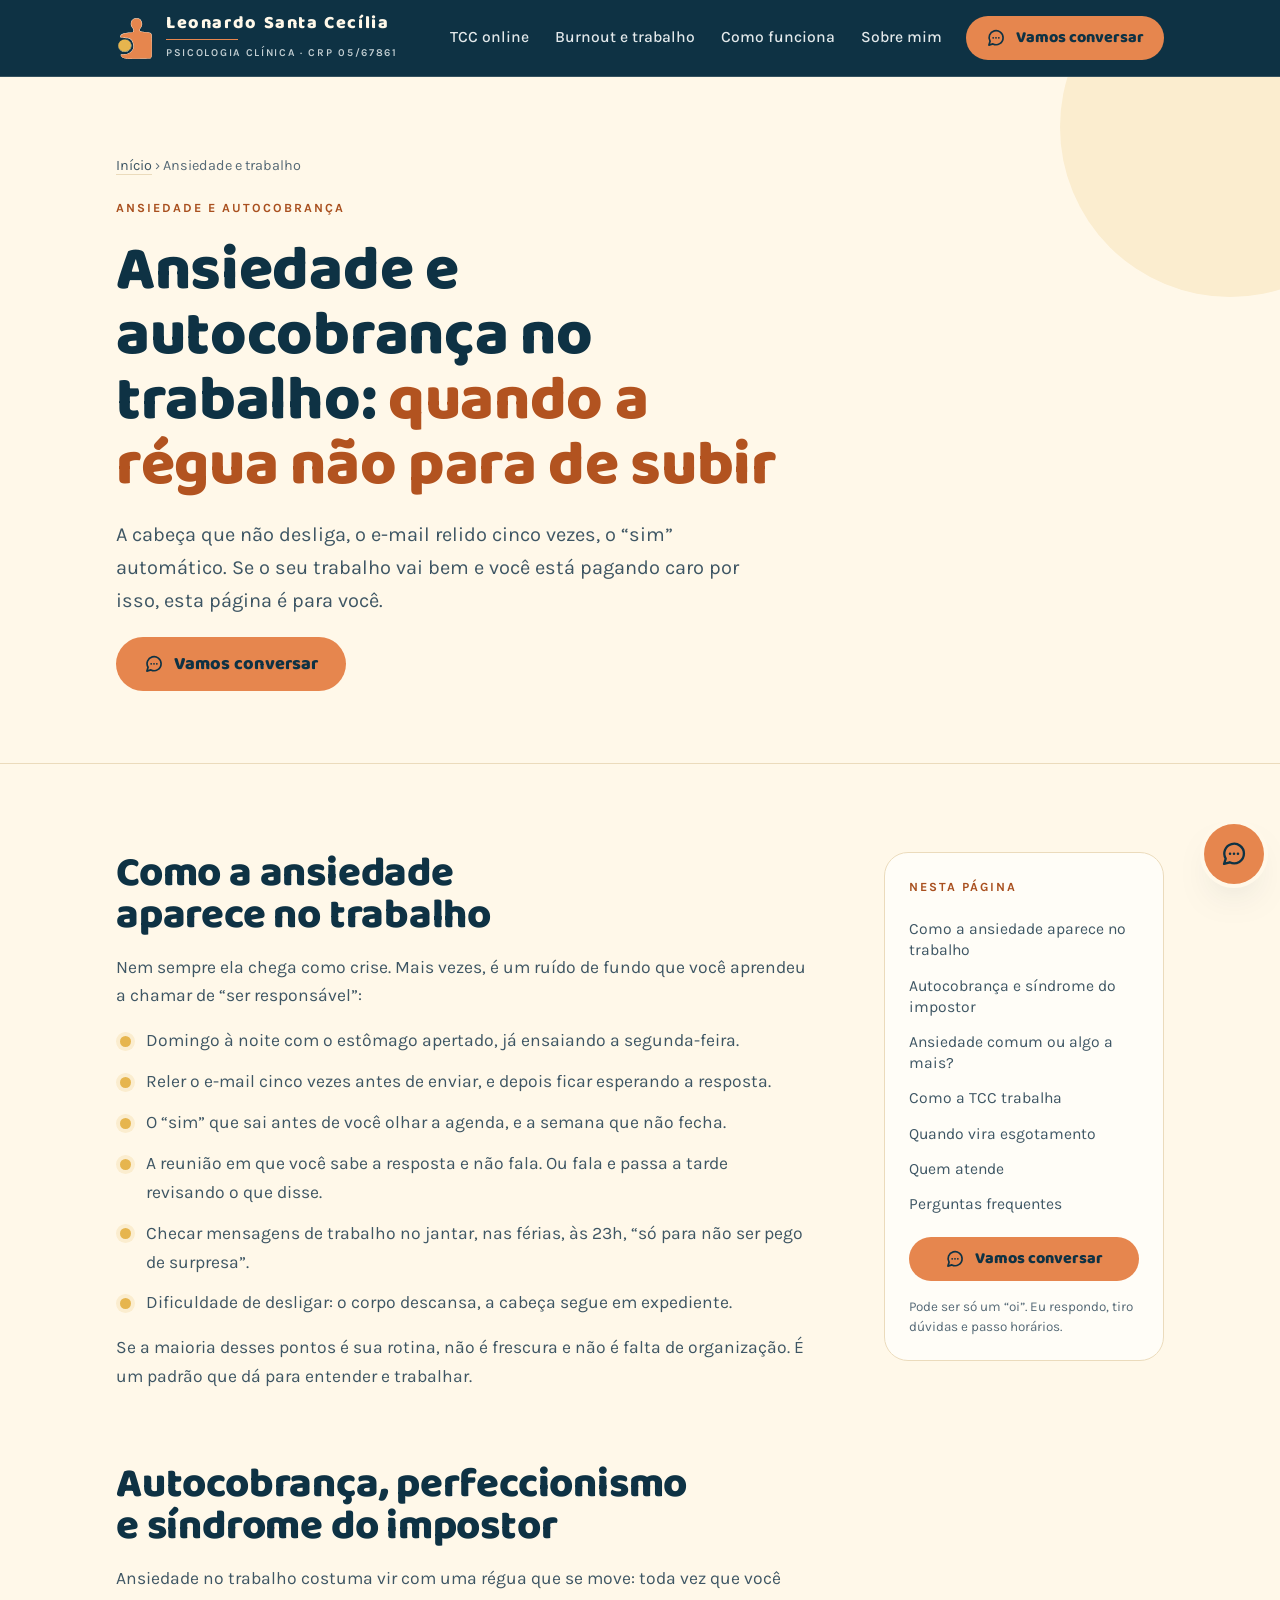
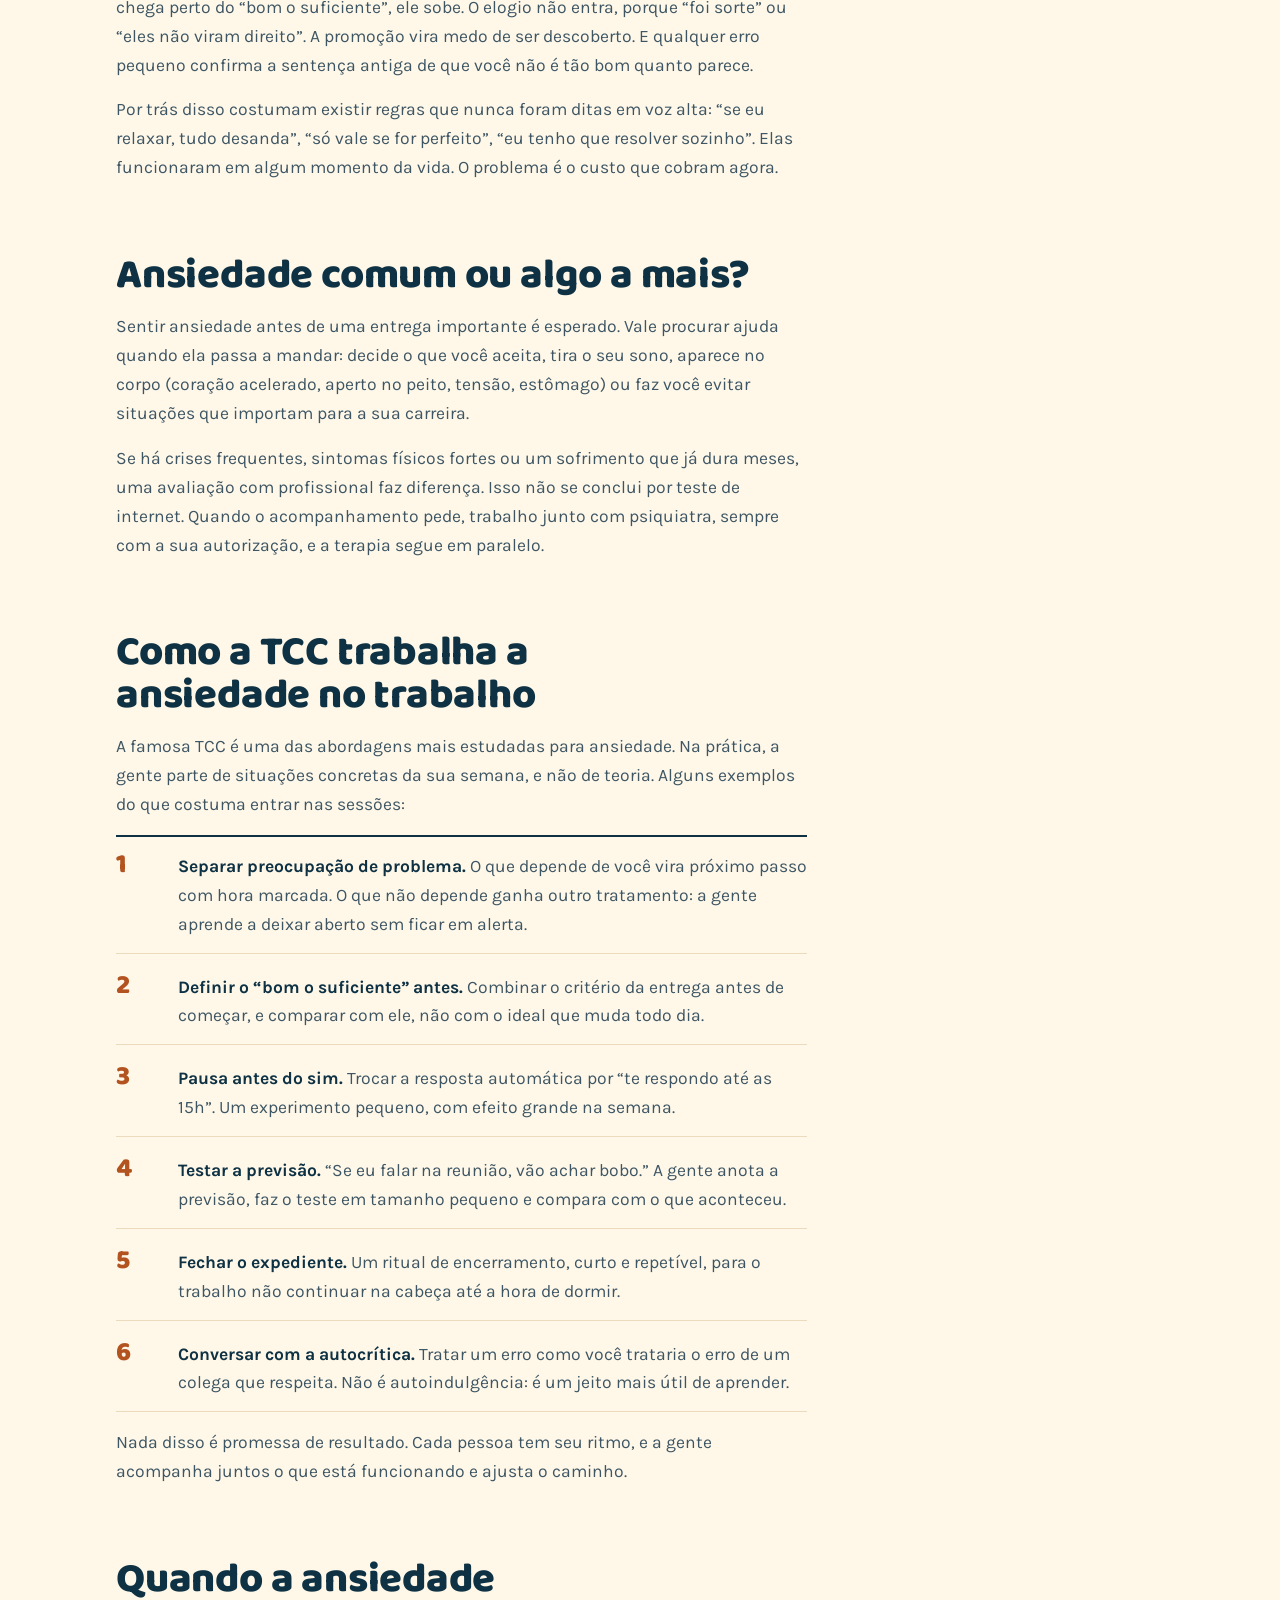
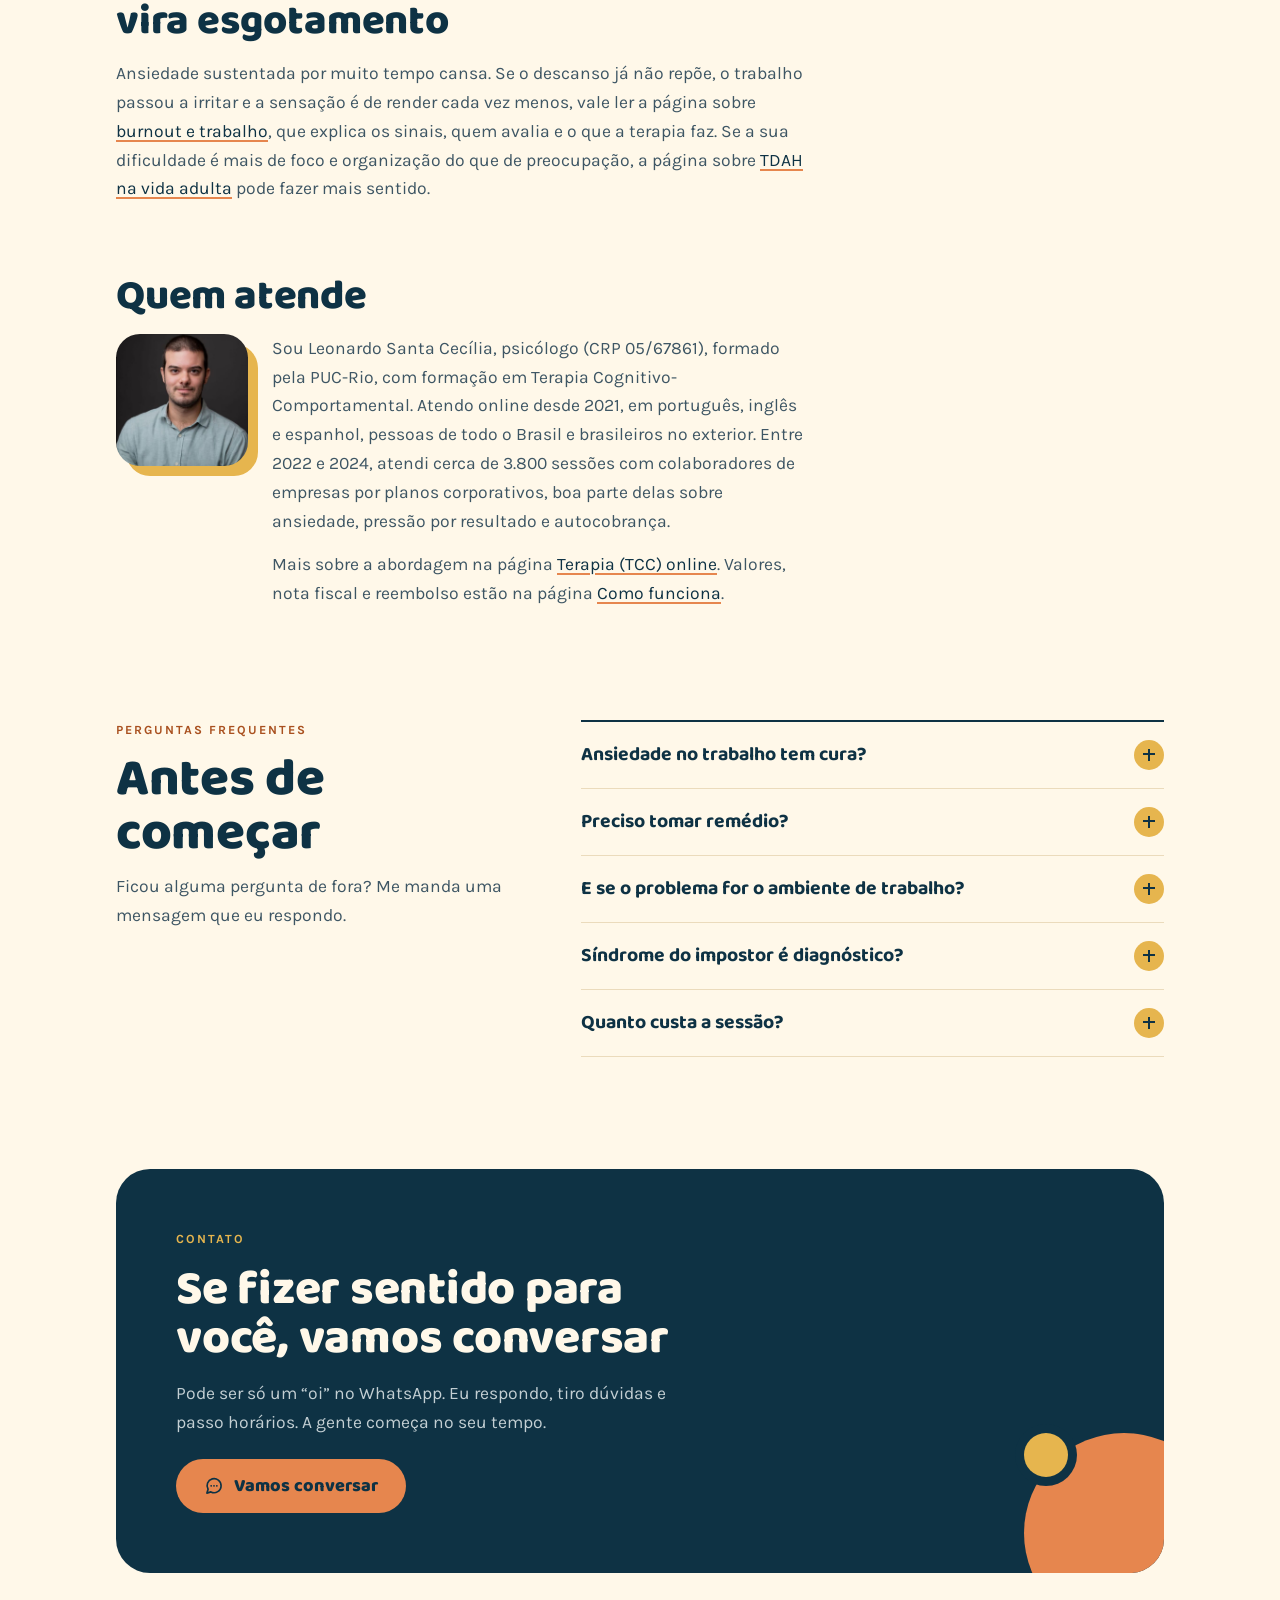
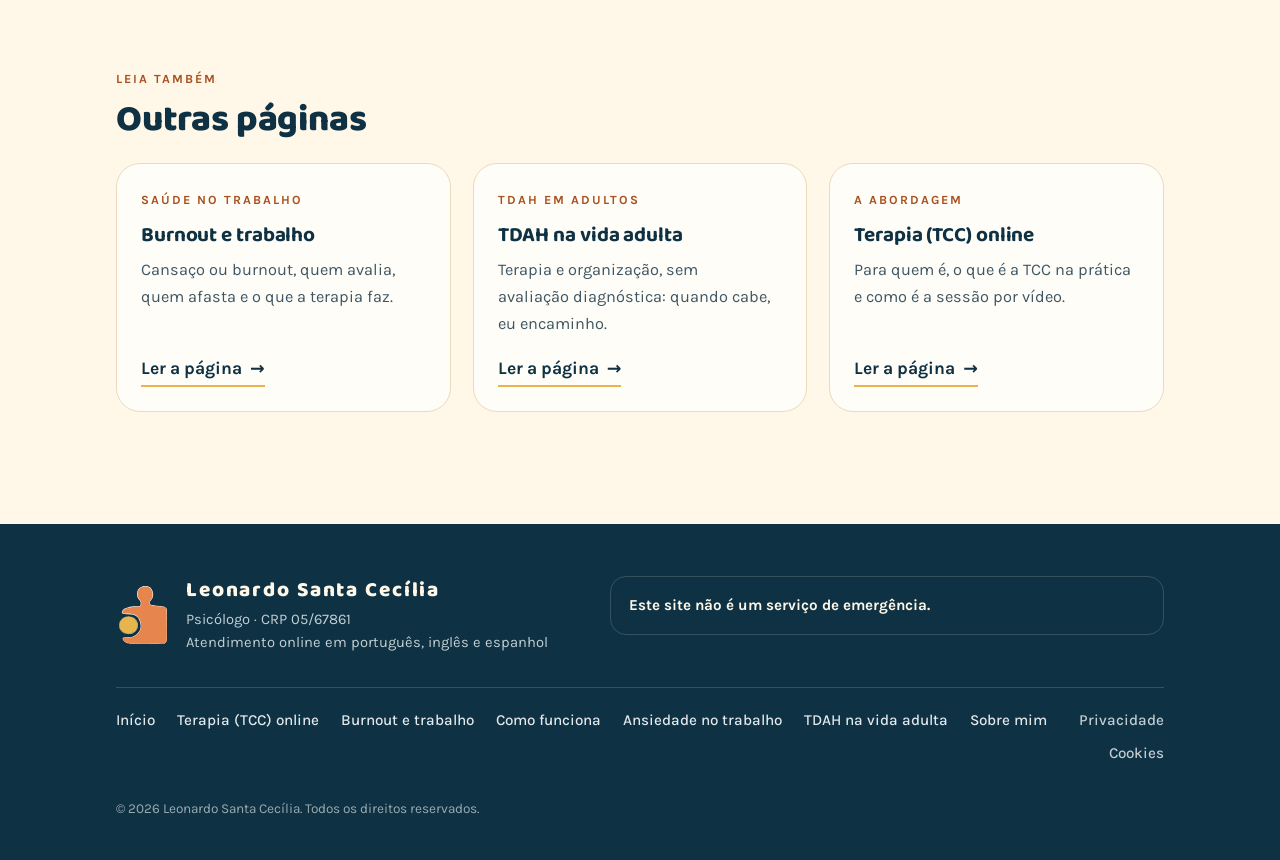
==== ansiedade-trabalho/index.html @ c966c1e0 "Página nova: ansiedade e autocobrança no trabalho (/ansiedade-trabalho/) Como a ansiedade aparece no" ====
<!doctype html>
<html lang="pt-BR">
<head>
<meta charset="utf-8">
<meta name="viewport" content="width=device-width, initial-scale=1, viewport-fit=cover">
<title>Psicólogo para ansiedade no trabalho e autocobrança · Leonardo Santa Cecília</title>
<meta name="description" content="Ansiedade no trabalho, perfeccionismo e síndrome do impostor: quando procurar ajuda e como a terapia (TCC) trabalha isso. Leonardo Santa Cecília, CRP 05/67861.">
<link rel="canonical" href="https://psicologoleonardosc.com/ansiedade-trabalho/">
<meta name="theme-color" content="#0E3244">
<link rel="icon" href="../favicon.svg" type="image/svg+xml">
<link rel="icon" href="../favicon-32.png" sizes="32x32" type="image/png">
<link rel="apple-touch-icon" href="../apple-touch-icon.png">

<meta property="og:type" content="website">
<meta property="og:locale" content="pt_BR">
<meta property="og:site_name" content="Leonardo Santa Cecília · Psicólogo">
<meta property="og:title" content="Psicólogo para ansiedade no trabalho e autocobrança · Leonardo Santa Cecília">
<meta property="og:description" content="Ansiedade no trabalho, perfeccionismo e síndrome do impostor: quando procurar ajuda e como a terapia (TCC) trabalha isso. Leonardo Santa Cecília, CRP 05/67861.">
<meta property="og:url" content="https://psicologoleonardosc.com/ansiedade-trabalho/">
<meta property="og:image" content="https://psicologoleonardosc.com/og-image.jpg">
<meta property="og:image:width" content="1200">
<meta property="og:image:height" content="630">
<meta name="twitter:card" content="summary_large_image">
<script type="application/ld+json">{"@context":"https://schema.org","@graph":[{"@type":"WebPage","@id":"https://psicologoleonardosc.com/ansiedade-trabalho/","name":"Psicólogo para ansiedade no trabalho e autocobrança · Leonardo Santa Cecília","url":"https://psicologoleonardosc.com/ansiedade-trabalho/","inLanguage":"pt-BR","isPartOf":{"@id":"https://psicologoleonardosc.com/#site"},"about":{"@id":"https://psicologoleonardosc.com/#servico"},"author":{"@id":"https://psicologoleonardosc.com/#leonardo"}},{"@type":"BreadcrumbList","itemListElement":[{"@type":"ListItem","position":1,"name":"Início","item":"https://psicologoleonardosc.com/"},{"@type":"ListItem","position":2,"name":"Ansiedade e trabalho","item":"https://psicologoleonardosc.com/ansiedade-trabalho/"}]}]}</script>

<link rel="preconnect" href="https://fonts.googleapis.com">
<link rel="preconnect" href="https://fonts.gstatic.com" crossorigin>
<link rel="stylesheet" href="https://fonts.googleapis.com/css2?family=Baloo+Thambi+2:wght@700;800&family=Karla:wght@400..700&display=swap">
<link rel="stylesheet" href="../estilo.css">
<script src="../consent.js" defer></script>
</head>
<body data-page="como-funciona" data-root="../">
<svg width="0" height="0" style="position:absolute" aria-hidden="true" focusable="false">
  <defs>
    <symbol id="simbolo" viewBox="0 0 429 509"><path style="fill:var(--sym-base,transparent)" d="M137.3 490.6C137.1 490.4 134.3 490.1 131.1 489.9C121.7 489.3 115.0 488.5 107.6 487.0C106.2 486.7 103.9 486.3 102.6 486.0C101.3 485.8 99.2 485.3 98.0 485.0C96.8 484.7 95.0 484.3 94.0 484.0C92.4 483.7 88.9 482.5 83.1 480.3C68.3 474.8 51.9 458.9 48.6 447.0C48.2 445.8 47.7 444.1 47.5 443.2C46.4 439.7 46.7 438.9 51.0 434.6C56.6 429.0 58.9 427.9 67.1 427.2C68.7 427.0 70.2 426.6 70.5 426.3C70.8 425.8 71.0 422.4 70.9 416.5L70.8 407.3 L64.3 404.0C60.8 402.2 55.9 399.3 53.4 397.5C48.7 394.2 42.0 387.9 39.0 384.0C38.0 382.8 36.3 380.8 35.1 379.6C32.3 376.8 27.7 369.8 25.7 365.2C22.7 358.5 22.4 357.7 21.9 355.8C21.7 354.6 21.2 352.9 20.9 351.8C19.6 346.4 19.3 344.1 19.4 336.5C19.4 324.7 20.1 321.0 24.9 308.7C25.9 306.1 30.4 299.1 34.5 293.8C37.5 289.7 50.8 276.5 53.8 274.5C55.2 273.6 56.9 272.3 57.6 271.6L59.0 270.3 L59.0 260.3C59.0 249.4 58.9 249.0 56.4 249.0C55.7 249.0 54.5 248.8 53.9 248.5C53.3 248.3 52.1 247.9 51.4 247.8C49.3 247.3 42.4 240.1 41.6 237.6C40.4 233.5 40.8 230.6 44.0 222.4C45.3 218.9 47.6 215.9 53.3 210.2C59.2 204.3 63.4 201.3 71.4 197.3C76.5 194.8 89.1 190.1 94.1 188.9C95.2 188.7 96.9 188.3 98.0 188.0C99.1 187.7 101.0 187.3 102.1 187.0C104.7 186.3 108.2 185.6 112.1 185.0C113.7 184.7 116.4 184.3 118.1 184.0C129.0 182.2 143.3 181.0 166.0 180.0C181.0 179.4 184.6 179.0 186.3 177.7L187.8 176.6 L187.9 161.9L188.0 147.1 L185.5 143.0C183.0 138.9 179.0 133.4 177.5 132.0C175.3 129.9 170.1 122.1 167.5 117.1C166.2 114.4 163.5 106.6 162.9 103.2C162.2 100.0 162.2 79.3 162.9 74.8C163.2 72.8 163.7 70.3 164.0 69.1C164.3 68.0 164.7 66.2 164.9 65.1C165.3 63.4 166.1 61.2 167.7 57.2C169.4 53.0 172.1 49.5 178.7 42.8C191.2 30.2 201.4 24.0 215.0 20.5C216.2 20.2 218.0 19.7 219.0 19.4C221.0 18.9 236.6 19.2 245.2 19.9C253.2 20.6 255.5 21.3 262.5 24.7C265.1 26.1 268.6 28.2 270.2 29.4C274.9 33.0 281.9 40.3 285.6 45.5C288.9 50.1 293.6 58.7 295.2 62.8C295.6 63.9 296.3 65.8 296.8 67.0C298.5 71.5 299.5 76.9 300.1 84.8C301.0 97.1 300.5 103.9 298.1 111.2C297.3 113.7 292.0 124.0 290.0 127.0C289.0 128.5 287.8 130.5 287.3 131.3C286.9 132.2 284.8 135.2 282.8 138.0L279.0 143.0 L279.1 155.1L279.2 167.2 L280.8 168.0C281.6 168.4 283.1 168.9 284.1 169.1C285.9 169.5 287.5 169.9 292.1 171.0C293.3 171.3 295.5 171.8 297.0 172.0C298.5 172.3 301.0 172.7 302.5 173.0C310.7 174.6 319.4 175.7 335.0 177.0C358.5 179.0 367.4 180.1 374.8 181.9C375.9 182.2 377.6 182.7 378.8 182.9C379.9 183.2 381.6 183.7 382.8 184.1C383.9 184.6 385.9 185.4 387.4 185.9C390.1 186.9 396.5 191.3 399.6 194.2C401.7 196.1 405.5 201.1 406.8 203.5C408.6 207.0 409.5 214.7 410.1 231.8C411.1 262.7 410.3 452.5 409.2 456.8C407.1 464.3 405.7 467.3 401.5 472.9C397.9 477.8 395.4 480.4 391.1 483.7C385.3 488.1 392.7 487.7 311.5 488.1C237.9 488.5 199.3 489.0 181.0 490.0C167.6 490.7 137.8 491.1 137.3 490.6Z"/><path style="fill:var(--sym-line,transparent)" d="M142.3 485.7C142.1 485.5 140.5 485.2 138.8 485.2C134.2 485.1 120.3 484.0 119.8 483.6C119.5 483.4 117.5 483.2 115.3 483.1C112.9 483.1 110.2 482.6 108.5 482.0C107.0 481.5 104.7 481.0 103.5 481.0C102.2 481.0 100.1 480.5 98.6 480.0C97.2 479.4 95.3 479.0 94.5 479.0C93.6 479.0 92.2 478.6 91.4 478.2C90.5 477.7 88.3 476.8 86.5 476.2C80.8 474.3 78.1 473.1 76.6 472.1C75.8 471.5 74.9 471.0 74.6 471.0C74.1 471.0 72.6 470.0 67.9 466.6C62.2 462.5 55.0 452.9 53.9 447.9C53.7 446.8 53.3 445.0 53.0 443.9C51.6 438.3 51.6 438.3 56.7 434.9C58.8 433.6 60.3 433.0 61.7 432.9C62.8 432.9 64.4 432.7 65.2 432.6C66.1 432.5 77.3 432.2 90.2 432.0C110.4 431.7 114.5 431.5 118.8 430.7C121.5 430.1 124.3 429.4 124.9 429.1C125.5 428.7 127.3 428.0 128.9 427.5C130.6 427.0 133.0 426.0 134.4 425.3C135.8 424.6 137.2 424.0 137.5 424.0C137.7 424.0 139.1 423.3 140.5 422.5C141.9 421.7 144.1 420.3 145.5 419.5C146.9 418.7 148.3 418.0 148.7 418.0C149.0 418.0 150.3 417.2 151.5 416.2C152.7 415.2 154.8 413.8 156.0 413.1C161.1 410.1 170.9 401.3 176.8 394.2C183.3 386.4 192.0 370.8 192.0 366.9C192.0 366.4 192.4 365.1 192.9 364.1C193.4 363.1 194.1 359.9 194.5 357.0C194.8 354.1 195.2 351.1 195.3 350.2C196.0 346.6 196.1 340.4 195.5 335.8C194.9 330.3 193.3 320.8 192.5 317.9C192.2 316.8 191.8 315.0 191.5 313.9C190.2 308.9 187.7 301.7 186.9 300.4C186.4 299.7 186.0 298.6 186.0 297.9C186.0 297.3 185.5 296.2 185.0 295.5C184.5 294.8 184.0 294.0 184.0 293.6C184.0 293.0 181.8 288.5 179.7 284.8C179.2 283.9 178.7 283.0 178.5 282.7C177.8 281.2 172.8 274.0 171.4 272.3C166.9 267.0 159.5 261.3 155.0 259.6C154.0 259.2 151.8 258.3 150.1 257.5C148.4 256.7 146.3 256.0 145.5 256.0C144.6 256.0 143.2 255.6 142.4 255.1C141.5 254.7 139.5 254.1 138.0 253.9C136.5 253.7 134.0 253.3 132.5 253.0C123.5 251.2 110.5 249.5 94.0 248.0C76.6 246.3 66.3 245.2 57.0 243.8C54.2 243.4 51.6 243.0 51.2 243.0C50.1 243.0 47.2 239.5 46.8 237.6C45.7 232.3 46.1 229.4 49.3 222.2C51.0 218.4 51.2 217.9 52.7 216.3C53.6 215.4 54.7 214.1 55.3 213.4C56.7 211.8 59.7 209.4 62.8 207.2C65.6 205.3 73.7 201.0 74.6 201.0C75.0 201.0 75.8 200.5 76.5 200.0C77.2 199.5 78.3 199.0 78.9 199.0C79.5 199.0 80.9 198.6 82.0 198.0C83.1 197.5 84.4 197.0 84.9 197.0C85.9 197.0 89.6 195.7 91.2 194.9C91.8 194.6 93.3 194.1 94.5 193.9C95.7 193.7 97.7 193.3 98.8 193.0C113.4 189.3 135.2 186.3 153.2 185.7C177.1 184.9 184.7 184.3 186.6 182.9C187.3 182.4 188.1 182.0 188.4 182.0C188.7 182.0 189.7 181.3 190.6 180.3C192.3 178.7 192.4 178.4 195.5 168.2C196.3 165.6 196.1 155.2 195.2 153.4C194.8 152.6 194.0 150.7 193.6 149.3C192.7 146.7 186.6 136.0 186.0 136.0C185.8 136.0 184.7 134.7 183.5 133.0C182.3 131.4 181.2 130.0 181.0 130.0C180.6 130.0 177.8 126.1 175.6 122.5C171.3 115.4 169.7 111.3 167.8 101.2C166.3 93.9 167.1 76.5 169.3 68.5C172.3 57.8 174.3 53.0 177.8 49.1C181.2 45.1 188.3 38.5 189.0 38.5C189.3 38.5 190.7 37.5 192.1 36.4C195.5 33.6 201.2 30.2 204.6 28.9C206.0 28.4 208.2 27.5 209.2 27.1C210.3 26.7 212.3 26.2 213.5 25.9C214.7 25.7 217.3 25.2 219.2 24.8C221.9 24.1 224.5 24.0 230.7 24.2C240.3 24.5 249.0 25.2 251.8 25.9C256.3 27.0 260.6 28.7 263.2 30.3C264.8 31.2 266.5 32.1 267.0 32.3C267.6 32.4 268.0 32.8 268.0 33.0C268.0 33.3 268.9 33.9 269.9 34.5C272.8 35.9 276.4 39.8 280.5 45.7C284.4 51.3 288.0 57.3 288.0 58.4C288.0 58.7 288.4 59.6 288.9 60.4C289.4 61.1 290.0 62.4 290.3 63.2C290.7 64.1 291.3 65.8 291.8 67.0C293.4 71.3 294.4 76.6 295.1 85.0C296.0 96.6 295.5 103.9 293.1 111.2C292.2 114.1 287.9 122.2 285.0 126.5C283.4 128.8 281.6 131.7 281.0 132.9C280.4 134.1 277.9 137.8 275.5 141.0C273.0 144.3 271.0 147.2 271.0 147.5C271.0 147.8 270.6 148.7 270.0 149.4C269.0 150.9 268.0 155.5 268.0 158.7C268.0 159.8 268.7 162.7 269.5 165.0C270.3 167.3 271.0 169.3 271.0 169.4C271.0 169.4 272.1 170.0 273.4 170.7C276.0 172.0 277.5 172.4 285.9 174.5C286.9 174.7 289.0 175.3 290.5 175.8C292.0 176.2 295.8 177.0 299.0 177.5C302.2 178.0 305.9 178.7 307.2 179.0C312.0 180.0 320.1 180.8 345.1 183.0C350.4 183.4 355.3 183.9 364.0 185.0C366.1 185.2 368.8 185.7 370.0 186.0C371.2 186.3 373.3 186.7 374.5 187.0C377.9 187.6 387.7 191.0 390.3 192.4C393.3 194.1 397.7 197.7 399.2 199.6C402.1 203.5 402.6 204.9 403.8 213.0C404.8 219.4 405.0 222.9 405.0 232.9C405.0 240.6 405.2 245.4 405.5 246.1C405.9 246.8 405.9 247.4 405.3 248.3C404.2 250.0 404.1 264.3 405.3 265.9C405.9 266.8 406.0 269.0 405.8 281.6C405.6 289.7 405.5 298.4 405.5 301.1C405.5 309.9 405.5 338.6 405.5 356.9C405.5 360.7 405.4 384.0 405.2 408.8C405.0 449.5 404.9 453.8 404.2 454.3C403.7 454.7 403.5 455.4 403.7 456.1C403.8 456.7 403.6 457.7 403.2 458.2C402.8 458.8 402.5 459.7 402.5 460.3C402.5 460.9 401.8 462.6 401.0 464.0C400.2 465.5 399.5 467.1 399.5 467.5C399.5 468.0 398.8 469.0 398.0 469.8C397.2 470.5 396.5 471.5 396.5 471.9C396.5 472.9 391.7 478.2 389.5 479.7C388.4 480.4 386.6 481.2 385.4 481.5C384.1 481.8 365.6 482.1 336.8 482.2C311.2 482.4 278.7 482.7 264.5 483.0C234.0 483.6 231.5 483.6 208.2 483.4C194.3 483.3 189.7 483.4 188.0 484.0C186.8 484.3 182.4 484.8 178.2 485.1C169.9 485.5 170.0 485.5 162.2 485.5C159.2 485.5 153.6 485.6 149.8 485.8C145.9 486.0 142.6 485.9 142.3 485.7ZM95.5 406.5C94.3 406.3 90.9 405.8 88.0 405.5C85.1 405.2 82.1 404.7 81.2 404.5C80.4 404.2 79.1 404.0 78.5 404.0C77.4 404.0 73.9 402.9 66.8 400.2C63.7 399.0 62.2 398.1 55.2 393.5C48.1 388.7 46.4 387.3 44.1 384.0C43.2 382.8 41.2 380.5 39.8 378.9C38.3 377.4 36.7 375.4 36.2 374.4C35.7 373.5 34.7 372.0 34.0 371.1C33.2 370.3 32.3 368.8 32.1 367.9C31.8 367.0 31.1 365.4 30.3 364.3C29.6 363.2 29.0 362.0 29.0 361.7C29.0 361.3 28.6 360.2 28.2 359.4C27.7 358.5 27.1 356.7 26.9 355.5C26.7 354.3 26.3 352.2 26.0 351.0C24.8 346.3 24.4 342.6 24.4 337.0C24.4 331.0 24.8 324.8 25.3 323.5C25.5 323.1 25.8 322.0 26.0 321.0C26.5 318.7 29.4 310.7 30.3 308.9C30.7 308.2 31.0 307.1 31.0 306.6C31.0 306.1 31.6 305.1 32.2 304.5C34.0 302.8 33.9 304.1 32.0 307.8C30.3 310.9 28.7 315.4 27.9 319.0C27.7 320.2 27.2 322.4 26.9 323.8C26.2 327.0 26.2 339.8 26.9 343.9C27.2 345.6 27.7 348.3 27.9 349.9C28.3 352.4 28.9 354.5 31.7 361.9C32.8 364.9 35.2 369.5 36.9 372.1C38.6 374.5 46.5 382.4 50.0 385.0C51.2 386.0 52.6 387.0 52.9 387.4C54.4 388.8 60.9 392.9 64.4 394.7C68.0 396.5 75.3 399.2 79.2 400.1C80.3 400.3 82.2 400.8 83.2 401.1C88.0 402.3 91.8 402.6 100.0 402.6C108.1 402.7 110.3 402.4 115.9 401.0C117.0 400.7 118.8 400.3 119.9 400.1C124.2 399.1 136.7 392.8 142.5 388.6C150.6 382.8 158.0 374.3 162.7 365.4C164.4 362.3 167.1 354.9 168.1 350.8C170.3 341.7 170.2 327.7 168.1 319.2C167.8 318.1 167.3 316.4 167.1 315.2C166.8 314.1 166.3 312.5 165.9 311.5C165.5 310.5 164.6 308.5 163.9 307.0C163.3 305.5 160.8 301.3 158.4 297.8C151.5 287.3 143.6 280.3 132.1 274.6C128.8 272.9 125.3 271.1 124.4 270.5L122.8 269.4 L125.0 269.8C126.2 270.0 128.1 270.5 129.1 271.1C130.1 271.6 131.2 272.0 131.5 272.0C131.8 272.0 132.7 272.5 133.4 273.0C134.2 273.6 135.7 274.3 136.7 274.7C138.6 275.4 146.0 280.4 146.0 281.1C146.0 281.2 147.1 282.1 148.5 283.0C149.9 283.9 151.7 285.5 152.4 286.6C153.1 287.6 154.4 289.0 155.3 289.5C156.3 290.1 157.7 291.6 158.6 292.9C159.5 294.2 160.8 295.8 161.5 296.5C162.2 297.3 163.1 298.5 163.4 299.3C163.8 300.1 164.4 301.3 164.8 302.0C167.1 306.0 170.0 312.1 170.0 312.9C170.0 313.4 170.4 314.8 170.8 316.0C171.7 318.4 172.2 320.3 173.2 325.8C174.8 333.8 173.8 346.8 170.8 355.0C170.4 356.2 170.0 357.7 170.0 358.2C170.0 358.7 169.6 359.7 169.1 360.4C168.6 361.2 168.0 362.3 167.8 363.0C167.7 363.7 166.7 365.6 165.8 367.2C164.8 368.8 164.0 370.3 164.0 370.6C164.0 371.7 158.1 379.3 154.4 383.0C148.6 388.8 147.2 389.9 138.8 395.2C131.7 399.7 130.3 400.4 126.1 401.8C123.7 402.5 121.1 403.5 120.2 403.9C118.6 404.7 116.6 405.1 108.5 406.2C102.7 407.0 98.9 407.1 95.5 406.5ZM111.8 267.2C111.7 267.0 110.3 266.9 108.9 266.9C107.2 267.0 105.9 266.7 105.2 266.3C104.3 265.6 104.5 265.6 107.0 265.7C111.0 266.0 116.2 267.5 113.2 267.5C112.6 267.5 112.0 267.4 111.8 267.2ZM403.9 253.4C403.8 251.1 403.7 253.1 403.7 257.8C403.7 262.4 403.8 264.3 403.9 261.9C404.0 259.4 404.0 255.6 403.9 253.4Z"/><path fill="#E6864E" d="M135.2 483.8C133.9 483.6 130.2 483.2 127.0 483.0C121.5 482.6 117.8 482.1 111.2 481.0C106.1 480.2 102.8 479.6 100.8 479.0C99.7 478.7 98.0 478.3 97.0 478.0C94.4 477.5 86.4 474.7 83.4 473.3C81.9 472.6 79.7 471.7 78.5 471.2C72.6 468.8 64.0 461.7 61.4 457.3C56.7 449.1 53.6 441.1 54.4 439.2C55.1 437.8 59.4 435.7 63.3 434.9C65.2 434.5 70.4 434.3 78.1 434.4C107.7 434.7 109.3 434.6 118.8 433.1C130.5 431.1 142.2 426.0 157.1 416.0C159.4 414.4 161.7 412.8 162.1 412.4C162.4 412.0 163.9 410.9 165.3 409.8C171.7 404.6 182.4 392.9 187.4 385.5C189.5 382.3 194.4 372.4 195.6 368.8C197.2 364.0 197.5 362.6 199.1 352.2C200.1 345.7 199.6 333.2 198.0 325.5C197.7 324.0 197.3 321.7 197.0 320.5C196.8 319.3 196.3 317.4 196.1 316.2C195.8 315.1 195.3 313.4 195.1 312.2C194.2 308.4 189.6 295.1 187.7 291.2C180.4 275.4 174.5 267.4 165.8 261.5C162.2 259.1 152.7 254.1 149.0 252.8C147.9 252.3 146.0 251.6 144.9 251.2C143.7 250.7 141.8 250.2 140.8 249.9C139.7 249.7 138.0 249.2 137.0 249.0C130.9 247.4 129.5 247.1 121.2 246.0C114.4 245.0 104.4 244.1 86.0 243.0C75.4 242.4 63.4 241.1 57.8 240.1C51.2 238.9 48.9 236.0 50.5 230.8C50.7 229.9 51.3 228.0 51.8 226.4C53.1 221.7 59.0 214.5 64.5 210.7C68.7 207.8 78.7 203.2 85.2 201.1C97.4 197.3 98.5 197.0 103.6 196.0C106.3 195.4 109.7 194.8 113.6 194.0C118.2 193.1 128.4 191.7 136.8 191.0C142.0 190.5 149.7 190.0 170.4 189.0C187.1 188.2 189.9 187.4 194.8 181.4C196.3 179.7 197.2 177.3 198.6 171.8C198.8 170.7 199.3 169.1 199.5 168.2C200.1 166.2 200.1 155.8 199.5 153.8C199.3 152.9 198.8 151.2 198.4 150.0C196.9 144.5 193.1 138.4 185.1 128.8C179.2 121.6 173.5 110.1 171.9 102.2C171.2 99.0 171.2 81.2 171.9 76.8C172.2 74.8 172.7 71.9 172.9 70.2C173.9 63.8 176.7 57.6 181.5 51.0C185.1 46.2 184.9 46.4 188.0 44.0C189.2 43.0 190.6 42.0 190.9 41.6C192.6 40.1 199.1 36.0 203.5 33.8C214.7 28.1 225.9 26.2 237.5 28.0C239.6 28.3 243.4 28.7 246.0 28.9C253.6 29.6 259.5 32.0 267.2 37.7C272.1 41.3 275.5 45.3 280.0 52.8C283.8 59.1 284.2 60.0 287.4 68.8C290.1 76.2 290.6 80.4 290.6 92.5C290.6 103.3 290.2 107.3 288.8 111.0C288.3 112.2 287.6 114.1 287.2 115.2C285.9 118.6 277.1 132.8 271.6 140.2C266.8 146.8 265.0 151.6 265.0 158.0C265.0 162.8 265.9 166.5 267.7 169.3C268.8 170.9 271.8 173.0 274.5 174.2C275.8 174.7 277.5 175.4 278.5 175.9C279.5 176.3 281.0 176.8 282.0 177.0C283.0 177.3 284.8 177.7 286.0 178.0C287.2 178.3 289.5 178.8 291.1 179.0C297.0 180.0 299.8 180.5 302.5 181.0C310.7 182.6 317.2 183.4 327.0 184.0C347.7 185.3 354.8 185.9 361.2 187.0C362.9 187.3 365.5 187.7 367.0 188.0C368.5 188.2 370.6 188.7 371.8 188.9C373.8 189.5 376.6 190.2 379.9 191.0C384.7 192.1 388.5 193.9 392.9 197.1C396.9 200.0 398.8 202.9 400.1 208.2C402.2 217.1 402.5 222.3 402.9 259.2C403.1 277.4 403.4 292.5 403.7 292.9C404.0 293.4 404.4 327.7 404.5 356.8C404.5 385.0 403.6 454.6 403.1 456.5C401.2 464.7 395.6 474.3 390.7 478.0C385.2 482.1 389.7 481.7 337.2 482.1C311.4 482.3 278.7 482.7 264.5 483.0C232.2 483.6 229.9 483.6 209.2 483.2C197.2 483.0 191.7 483.1 190.5 483.5C188.4 484.2 139.1 484.5 135.2 483.8Z"/><path fill="#E6B54E" d="M91.0 402.5C90.6 402.2 89.4 402.0 88.3 402.0C87.2 402.0 85.6 401.8 84.8 401.5C83.9 401.3 82.2 400.8 81.0 400.5C75.3 399.0 68.4 396.6 64.8 394.8C61.0 393.0 54.5 388.9 52.9 387.4C52.6 387.0 51.2 386.0 50.0 385.0C48.8 384.0 45.5 381.0 42.7 378.3C37.4 373.0 34.1 368.3 32.1 363.0C31.6 361.5 30.5 358.7 29.7 356.8C29.0 354.8 28.2 351.8 27.9 350.0C27.7 348.2 27.2 345.4 27.0 343.8C26.1 338.8 25.6 329.4 26.1 327.5C26.4 326.5 26.7 325.1 26.8 324.2C27.8 317.9 29.3 313.5 32.9 305.9C34.4 303.0 35.5 300.4 35.5 300.1C35.5 299.9 36.1 299.1 36.7 298.5C37.4 297.9 38.0 297.1 38.0 296.8C38.0 296.5 38.9 295.3 40.0 294.3C41.1 293.2 42.0 292.0 42.0 291.7C42.0 291.1 50.1 283.4 53.5 280.9C56.9 278.3 62.9 274.5 63.6 274.5C64.0 274.5 65.5 273.8 67.0 272.9C70.1 271.1 75.6 269.0 77.5 269.0C78.2 269.0 79.8 268.6 81.0 268.2C83.6 267.2 87.2 266.6 94.0 266.0C96.6 265.8 99.5 265.4 100.3 265.2C101.3 265.0 102.4 265.2 103.3 265.7C104.1 266.1 106.1 266.6 107.8 266.8C109.4 267.0 112.2 267.5 114.0 267.9C115.8 268.3 118.1 268.7 119.0 268.8C121.7 269.2 135.5 275.9 140.4 279.3C147.5 284.2 153.5 290.3 158.4 297.8C160.8 301.3 163.3 305.5 163.9 307.0C164.6 308.5 165.5 310.5 165.9 311.5C166.3 312.5 166.8 314.1 167.1 315.1C167.3 316.2 167.7 318.0 168.0 319.1C169.3 323.9 169.6 327.6 169.6 335.0C169.6 344.8 169.0 348.5 166.1 357.4C162.1 369.3 153.4 380.8 142.5 388.6C136.7 392.8 124.2 399.1 119.9 400.1C118.8 400.3 117.0 400.7 115.9 401.0C114.7 401.3 112.6 401.8 111.2 402.1C107.9 402.8 92.0 403.1 91.0 402.5ZM404.0 257.2C404.0 253.1 404.2 250.5 404.5 250.5C404.8 250.5 405.0 253.1 405.0 257.2C405.0 261.4 404.8 264.0 404.5 264.0C404.2 264.0 404.0 261.4 404.0 257.2Z"/></symbol>
<symbol id="i-chat" viewBox="0 0 24 24"><path fill="none" stroke="currentColor" stroke-width="2" stroke-linecap="round" stroke-linejoin="round" d="M20.5 11.6a8.4 8.4 0 0 1-12.2 7.5L3.5 20.5l1.4-4.6a8.4 8.4 0 1 1 15.6-4.3z"/><path fill="none" stroke="currentColor" stroke-width="2.2" stroke-linecap="round" d="M8.6 11.8h.01M12 11.8h.01M15.4 11.8h.01"/></symbol>
  </defs>
</svg>

<a class="skip" href="#conteudo">Pular para o conteúdo</a>

<!-- WhatsApp desta página: a mensagem já chega dizendo que a pessoa veio da página "Ansiedade e autocobrança no trabalho". -->
<header class="site-header">
  <div class="wrap">
    <a class="brand" href="../" aria-label="Leonardo Santa Cecília, psicólogo. Ir para a página inicial">
      <svg aria-hidden="true"><use href="#simbolo"/></svg>
      <span class="brand-text">
        <span class="brand-name"><span>Leonardo</span> <span>Santa Cecília</span></span>
        <span class="brand-sub">Psicologia clínica · CRP 05/67861</span>
      </span>
    </a>
    <nav class="nav" aria-label="Páginas">
      <a href="../tcc-online/">TCC online</a>
      <a href="../burnout-trabalho/">Burnout e trabalho</a>
      <a href="../como-funciona/">Como funciona</a>
      <a href="../#sobre">Sobre mim</a>
    </nav>
    <a class="btn btn-sm" data-wa="cabecalho" href="https://wa.me/5521991117223?text=Oi%2C%20Leonardo%21%20Vi%20a%20p%C3%A1gina%20sobre%20ansiedade%20e%20autocobran%C3%A7a%20no%20trabalho%20no%20seu%20site%20e%20queria%20conversar%20sobre%20o%20atendimento." target="_blank" rel="noopener">
      <svg aria-hidden="true"><use href="#i-chat"/></svg>
      Vamos conversar
    </a>
  </div>
</header>

<main id="conteudo">

  <header class="page-hero">
    <div class="wrap">
      <p class="crumbs"><a href="../">Início</a> <span aria-hidden="true">›</span> Ansiedade e trabalho</p>
      <p class="label">Ansiedade e autocobrança</p>
      <h1>Ansiedade e autocobrança no trabalho: <em>quando a régua não para de subir</em></h1>
      <p class="lead">A cabeça que não desliga, o e-mail relido cinco vezes, o “sim” automático. Se o seu trabalho vai bem e você está pagando caro por isso, esta página é para você.</p>
      <a class="btn" data-wa="hero" href="https://wa.me/5521991117223?text=Oi%2C%20Leonardo%21%20Vi%20a%20p%C3%A1gina%20sobre%20ansiedade%20e%20autocobran%C3%A7a%20no%20trabalho%20no%20seu%20site%20e%20queria%20conversar%20sobre%20o%20atendimento." target="_blank" rel="noopener">
        <svg aria-hidden="true"><use href="#i-chat"/></svg>
        Vamos conversar
      </a>
    </div>
  </header>

  <div class="wrap page-body">
    <div class="prose">
      <section class="block" id="como-aparece">
        <h2>Como a ansiedade aparece no trabalho</h2>
        <p>Nem sempre ela chega como crise. Mais vezes, é um ruído de fundo que você aprendeu a chamar de “ser responsável”:</p>
        <ul class="dots">
          <li>Domingo à noite com o estômago apertado, já ensaiando a segunda-feira.</li>
          <li>Reler o e-mail cinco vezes antes de enviar, e depois ficar esperando a resposta.</li>
          <li>O “sim” que sai antes de você olhar a agenda, e a semana que não fecha.</li>
          <li>A reunião em que você sabe a resposta e não fala. Ou fala e passa a tarde revisando o que disse.</li>
          <li>Checar mensagens de trabalho no jantar, nas férias, às 23h, “só para não ser pego de surpresa”.</li>
          <li>Dificuldade de desligar: o corpo descansa, a cabeça segue em expediente.</li>
        </ul>
        <p>Se a maioria desses pontos é sua rotina, não é frescura e não é falta de organização. É um padrão que dá para entender e trabalhar.</p>
      </section>

      <section class="block" id="autocobranca">
        <h2>Autocobrança, perfeccionismo e síndrome do impostor</h2>
        <p>Ansiedade no trabalho costuma vir com uma régua que se move: toda vez que você chega perto do “bom o suficiente”, ele sobe. O elogio não entra, porque “foi sorte” ou “eles não viram direito”. A promoção vira medo de ser descoberto. E qualquer erro pequeno confirma a sentença antiga de que você não é tão bom quanto parece.</p>
        <p>Por trás disso costumam existir regras que nunca foram ditas em voz alta: “se eu relaxar, tudo desanda”, “só vale se for perfeito”, “eu tenho que resolver sozinho”. Elas funcionaram em algum momento da vida. O problema é o custo que cobram agora.</p>
      </section>

      <section class="block" id="quando-procurar">
        <h2>Ansiedade comum ou algo a mais?</h2>
        <p>Sentir ansiedade antes de uma entrega importante é esperado. Vale procurar ajuda quando ela passa a mandar: decide o que você aceita, tira o seu sono, aparece no corpo (coração acelerado, aperto no peito, tensão, estômago) ou faz você evitar situações que importam para a sua carreira.</p>
        <p>Se há crises frequentes, sintomas físicos fortes ou um sofrimento que já dura meses, uma avaliação com profissional faz diferença. Isso não se conclui por teste de internet. Quando o acompanhamento pede, trabalho junto com psiquiatra, sempre com a sua autorização, e a terapia segue em paralelo.</p>
      </section>

      <section class="block" id="como-a-tcc-trabalha">
        <h2>Como a TCC trabalha a ansiedade no trabalho</h2>
        <p>A famosa TCC é uma das abordagens mais estudadas para ansiedade. Na prática, a gente parte de situações concretas da sua semana, e não de teoria. Alguns exemplos do que costuma entrar nas sessões:</p>
        <ol class="numbered">
          <li><span><strong>Separar preocupação de problema.</strong> O que depende de você vira próximo passo com hora marcada. O que não depende ganha outro tratamento: a gente aprende a deixar aberto sem ficar em alerta.</span></li>
          <li><span><strong>Definir o “bom o suficiente” antes.</strong> Combinar o critério da entrega antes de começar, e comparar com ele, não com o ideal que muda todo dia.</span></li>
          <li><span><strong>Pausa antes do sim.</strong> Trocar a resposta automática por “te respondo até as 15h”. Um experimento pequeno, com efeito grande na semana.</span></li>
          <li><span><strong>Testar a previsão.</strong> “Se eu falar na reunião, vão achar bobo.” A gente anota a previsão, faz o teste em tamanho pequeno e compara com o que aconteceu.</span></li>
          <li><span><strong>Fechar o expediente.</strong> Um ritual de encerramento, curto e repetível, para o trabalho não continuar na cabeça até a hora de dormir.</span></li>
          <li><span><strong>Conversar com a autocrítica.</strong> Tratar um erro como você trataria o erro de um colega que respeita. Não é autoindulgência: é um jeito mais útil de aprender.</span></li>
        </ol>
        <p>Nada disso é promessa de resultado. Cada pessoa tem seu ritmo, e a gente acompanha juntos o que está funcionando e ajusta o caminho.</p>
      </section>

      <section class="block" id="esgotamento">
        <h2>Quando a ansiedade vira esgotamento</h2>
        <p>Ansiedade sustentada por muito tempo cansa. Se o descanso já não repõe, o trabalho passou a irritar e a sensação é de render cada vez menos, vale ler a página sobre <a href="../burnout-trabalho/">burnout e trabalho</a>, que explica os sinais, quem avalia e o que a terapia faz. Se a sua dificuldade é mais de foco e organização do que de preocupação, a página sobre <a href="../tdah-adulto/">TDAH na vida adulta</a> pode fazer mais sentido.</p>
      </section>

      <section class="block" id="quem-atende">
        <h2>Quem atende</h2>
      <div class="who">
        <img src="../leonardo-retrato-560.jpg" width="560" height="700" loading="lazy" decoding="async" alt="Leonardo Santa Cecília, psicólogo">
        <div class="txt">
          <p>Sou Leonardo Santa Cecília, psicólogo (CRP 05/67861), formado pela PUC-Rio, com formação em Terapia Cognitivo-Comportamental. Atendo online desde 2021, em português, inglês e espanhol, pessoas de todo o Brasil e brasileiros no exterior. Entre 2022 e 2024, atendi cerca de 3.800 sessões com colaboradores de empresas por planos corporativos, boa parte delas sobre ansiedade, pressão por resultado e autocobrança.</p>
          <p>Mais sobre a abordagem na página <a href="../tcc-online/">Terapia (TCC) online</a>. Valores, nota fiscal e reembolso estão na página <a href="../como-funciona/">Como funciona</a>.</p>
        </div>
      </div>
      </section>
    </div>
    <aside class="toc" aria-label="Nesta página">
      <p class="label">Nesta página</p>
      <ol>
          <li><a href="#como-aparece">Como a ansiedade aparece no trabalho</a></li>
          <li><a href="#autocobranca">Autocobrança e síndrome do impostor</a></li>
          <li><a href="#quando-procurar">Ansiedade comum ou algo a mais?</a></li>
          <li><a href="#como-a-tcc-trabalha">Como a TCC trabalha</a></li>
          <li><a href="#esgotamento">Quando vira esgotamento</a></li>
          <li><a href="#quem-atende">Quem atende</a></li>
          <li><a href="#perguntas">Perguntas frequentes</a></li>
      </ol>
      <a class="btn btn-sm" data-wa="indice" href="https://wa.me/5521991117223?text=Oi%2C%20Leonardo%21%20Vi%20a%20p%C3%A1gina%20sobre%20ansiedade%20e%20autocobran%C3%A7a%20no%20trabalho%20no%20seu%20site%20e%20queria%20conversar%20sobre%20o%20atendimento." target="_blank" rel="noopener">
        <svg aria-hidden="true"><use href="#i-chat"/></svg>
        Vamos conversar
      </a>
      <small>Pode ser só um “oi”. Eu respondo, tiro dúvidas e passo horários.</small>
    </aside>
  </div>

  <section class="section faq" id="perguntas" style="padding-bottom: 0">
    <div class="wrap">
      <div class="section-head">
        <p class="label">Perguntas frequentes</p>
        <h2>Antes de começar</h2>
        <p>Ficou alguma pergunta de fora? Me manda uma mensagem que eu respondo.</p>
      </div>
      <div class="faq-list">
        <details>
          <summary>Ansiedade no trabalho tem cura?</summary>
          <p>Prefiro outra pergunta: dá para a ansiedade deixar de mandar? Na terapia, o objetivo não é nunca mais sentir ansiedade, e sim que ela pare de decidir por você. Não prometo resultado; acompanho com você o que está mudando.</p>
        </details>
        <details>
          <summary>Preciso tomar remédio?</summary>
          <p>Essa decisão é médica. Muita gente trabalha ansiedade só com terapia; outras pessoas combinam as duas coisas. Se o acompanhamento pedir, converso com psiquiatra, sempre com a sua autorização.</p>
        </details>
        <details>
          <summary>E se o problema for o ambiente de trabalho?</summary>
          <p>Às vezes é. Parte da terapia é separar o que depende de você do que é do lugar. Quando a conclusão aponta para uma mudança de área ou de empresa, trabalhamos a decisão com mais clareza, não com medo.</p>
        </details>
        <details>
          <summary>Síndrome do impostor é diagnóstico?</summary>
          <p>Não é um diagnóstico formal. É um nome para um padrão comum: atribuir o que dá certo à sorte e o que dá errado a você. Na TCC, ele é trabalhado olhando as regras por trás disso e testando outra forma de medir o que você faz.</p>
        </details>
        <details>
          <summary>Quanto custa a sessão?</summary>
          <p>Valores e horários são informados no primeiro contato pelo WhatsApp, antes de começarmos.</p>
        </details>
      </div>
    </div>
  </section>

  <section class="cta-band">
    <div class="wrap">
      <div class="inner">
        <p class="label" style="color: var(--yellow)">Contato</p>
        <h2>Se fizer sentido para você, vamos conversar</h2>
        <p>Pode ser só um “oi” no WhatsApp. Eu respondo, tiro dúvidas e passo horários. A gente começa no seu tempo.</p>
        <a class="btn" data-wa="cta-final" href="https://wa.me/5521991117223?text=Oi%2C%20Leonardo%21%20Vi%20a%20p%C3%A1gina%20sobre%20ansiedade%20e%20autocobran%C3%A7a%20no%20trabalho%20no%20seu%20site%20e%20queria%20conversar%20sobre%20o%20atendimento." target="_blank" rel="noopener">
        <svg aria-hidden="true"><use href="#i-chat"/></svg>
        Vamos conversar
      </a>
      </div>
    </div>
  </section>

  <section class="related">
    <div class="wrap">
      <div class="section-head">
        <p class="label">Leia também</p>
        <h2>Outras páginas</h2>
      </div>
      <div class="paths">
        <a class="path" href="../burnout-trabalho/">
          <span class="label">Saúde no trabalho</span>
          <h3>Burnout e trabalho</h3>
          <p>Cansaço ou burnout, quem avalia, quem afasta e o que a terapia faz.</p>
          <span class="go">Ler a página <span aria-hidden="true">→</span></span>
        </a>
        <a class="path" href="../tdah-adulto/">
          <span class="label">TDAH em adultos</span>
          <h3>TDAH na vida adulta</h3>
          <p>Terapia e organização, sem avaliação diagnóstica: quando cabe, eu encaminho.</p>
          <span class="go">Ler a página <span aria-hidden="true">→</span></span>
        </a>
        <a class="path" href="../tcc-online/">
          <span class="label">A abordagem</span>
          <h3>Terapia (TCC) online</h3>
          <p>Para quem é, o que é a TCC na prática e como é a sessão por vídeo.</p>
          <span class="go">Ler a página <span aria-hidden="true">→</span></span>
        </a>
      </div>
    </div>
  </section>

</main>

<footer class="site-footer">
  <div class="wrap">
    <div class="foot-brand">
      <svg aria-hidden="true"><use href="#simbolo"/></svg>
      <div>
        <span class="brand-name">Leonardo Santa Cecília</span>
        <p>Psicólogo · CRP 05/67861<br>Atendimento online em português, inglês e espanhol</p>
      </div>
    </div>
    <p class="crisis"><strong>Este site não é um serviço de emergência.</strong></p>
    <nav class="foot-nav" aria-label="Páginas do site">
      <a href="../">Início</a>
      <a href="../tcc-online/">Terapia (TCC) online</a>
      <a href="../burnout-trabalho/">Burnout e trabalho</a>
      <a href="../como-funciona/">Como funciona</a>
      <a href="../ansiedade-trabalho/">Ansiedade no trabalho</a>
      <a href="../tdah-adulto/">TDAH na vida adulta</a>
      <a href="../#sobre">Sobre mim</a>
      <a class="foot-legal" href="../privacidade/">Privacidade</a>
      <a class="foot-legal" href="#" data-consent="abrir">Cookies</a>
    </nav>
    <p class="copyright">© <span id="ano">2026</span> Leonardo Santa Cecília. Todos os direitos reservados.</p>
  </div>
</footer>

<a class="fab" data-wa="flutuante" href="https://wa.me/5521991117223?text=Oi%2C%20Leonardo%21%20Vi%20a%20p%C3%A1gina%20sobre%20ansiedade%20e%20autocobran%C3%A7a%20no%20trabalho%20no%20seu%20site%20e%20queria%20conversar%20sobre%20o%20atendimento." target="_blank" rel="noopener" aria-label="Conversar pelo WhatsApp">
  <svg aria-hidden="true"><use href="#i-chat"/></svg>
</a>

<script src="../site.js" defer></script>
</body>
</html>
---- estilo.css ----
/* Estilos do site · Leonardo Santa Cecília (usado pela home e pelas páginas por tema) */

/* ---------- Tokens (Manual de Marca) ---------- */
:root {
  --bg: #FFF8E9;              /* Off White */
  --surface: #FFFDF7;
  --surface-2: #FBEDCF;
  --ink: #0E3244;             /* Azul Marinho */
  --ink-2: #3E5664;
  --ink-3: #566A77;          /* contraste 5.3:1 sobre o off white (AA para texto pequeno) */
  --line: #EBDBBC;
  --orange: #E6864E;          /* Laranja Pastel */
  --yellow: #E6B54E;          /* Amarelo Pastel */
  --accent: #E6864E;
  --accent-hover: #EE9A68;
  --on-accent: #0E3244;
  --em: #B25320;              /* laranja com contraste 4.8:1 no claro (anos da formação e numeração) */
  --label: #A9501F;           /* laranja com contraste para textos pequenos */
  --band: #0E3244;
  --band-ink: #FFF8E9;
  --band-ink-2: #C3CFD3;
  --band-line: rgba(255, 248, 233, .16);
  --sym-base: #0E3244;
  --shadow: 0 1px 2px rgba(14, 50, 68, .08), 0 18px 40px -18px rgba(14, 50, 68, .35);
  --display: "Baloo Thambi 2", "Arial Rounded MT Bold", "Trebuchet MS", system-ui, sans-serif;
  --sans: "Karla", system-ui, -apple-system, "Segoe UI", Roboto, Arial, sans-serif;
  --maxw: 1120px;
  --gutter: clamp(16px, 4.5vw, 36px);
}
@media (prefers-color-scheme: dark) {
  :root:not([data-theme="light"]) {
    color-scheme: dark;
    --bg: #0A2230;
    --surface: #0F3042;
    --surface-2: #133A4E;
    --ink: #FFF8E9;
    --ink-2: #CBD5D8;
    --ink-3: #9AABB2;
    --line: #1E4659;
    --accent-hover: #F0A375;
    --em: #E6B54E;
    --label: #E6B54E;
    --band: #0E3244;
    --band-line: rgba(255, 248, 233, .14);
    --sym-base: #FFF8E9;
    --shadow: 0 1px 2px rgba(0, 0, 0, .3), 0 18px 40px -18px rgba(0, 0, 0, .7);
  }
}
:root[data-theme="dark"] {
  color-scheme: dark;
  --bg: #0A2230;
  --surface: #0F3042;
  --surface-2: #133A4E;
  --ink: #FFF8E9;
  --ink-2: #CBD5D8;
  --ink-3: #9AABB2;
  --line: #1E4659;
  --accent-hover: #F0A375;
  --em: #E6B54E;
  --label: #E6B54E;
  --band: #0E3244;
  --band-line: rgba(255, 248, 233, .14);
  --sym-base: #FFF8E9;
  --shadow: 0 1px 2px rgba(0, 0, 0, .3), 0 18px 40px -18px rgba(0, 0, 0, .7);
}

/* ---------- Base ---------- */
*, *::before, *::after { box-sizing: border-box; }
html { scroll-behavior: smooth; scroll-padding-top: 92px; -webkit-text-size-adjust: 100%; }
body {
  margin: 0; background: var(--bg); color: var(--ink);
  font-family: var(--sans); font-weight: 400; font-size: 1.0938rem; line-height: 1.65;
  -webkit-font-smoothing: antialiased;
}
img { max-width: 100%; height: auto; display: block; }
a { color: inherit; }
h1, h2, h3 { margin: 0; text-wrap: balance; font-family: var(--display); font-weight: 800; letter-spacing: -0.005em; }
h1, h2 { line-height: 1.02; }
h3 { font-weight: 700; font-size: 1.3rem; line-height: 1.2; }
p { margin: 0; text-wrap: pretty; }
ul, ol { margin: 0; padding: 0; list-style: none; }
:focus-visible { outline: 3px solid var(--yellow); outline-offset: 3px; border-radius: 6px; }
@media (prefers-reduced-motion: reduce) {
  html { scroll-behavior: auto; }
  *, *::before, *::after { transition: none !important; animation: none !important; }
}
.wrap { max-width: var(--maxw); margin-inline: auto; padding-inline: var(--gutter); }
.skip { position: absolute; left: -9999px; top: 8px; background: var(--surface); padding: 8px 14px; border-radius: 8px; z-index: 100; }
.skip:focus { left: 12px; }
.label { font-size: .78rem; font-weight: 700; letter-spacing: .16em; text-transform: uppercase; color: var(--label); }
.section { padding-block: clamp(64px, 9vw, 112px); }
.section-head { display: grid; gap: 12px; max-width: 42rem; margin-bottom: clamp(32px, 5vw, 52px); }
.section-head h2 { font-size: clamp(2.2rem, 4.4vw, 3.3rem); }
.section-head p:not(.label) { color: var(--ink-2); }
.ic { width: 1em; height: 1em; display: block; }

/* ---------- Buttons ---------- */
.btn {
  display: inline-flex; align-items: center; justify-content: center; gap: 10px;
  min-height: 54px; padding: 0 28px; border-radius: 999px;
  background: var(--accent); color: var(--on-accent);
  font-family: var(--display); font-weight: 800; font-size: 1.125rem; line-height: 1;
  text-decoration: none; white-space: nowrap;
  transition: background-color .2s ease, transform .2s ease;
}
.btn:hover { background: var(--accent-hover); }
.btn:active { transform: translateY(1px); }
.btn svg { width: 20px; height: 20px; flex: none; }
.btn-sm { min-height: 44px; padding: 0 20px; font-size: 1rem; }
.btn-navy { background: var(--ink); color: var(--bg); }
.btn-navy:hover { background: #17485F; }
.link-arrow { display: inline-flex; align-items: center; gap: 8px; font-weight: 700; text-decoration: none; border-bottom: 2px solid var(--yellow); padding-block: 2px; }

/* ---------- Header (variação horizontal) ---------- */
.site-header { position: sticky; top: env(safe-area-inset-top, 0px); z-index: 50; background: var(--band); color: var(--band-ink); border-bottom: 1px solid var(--band-line); }
.site-header .wrap { display: flex; align-items: center; gap: 24px; min-height: 76px; }
.brand { display: flex; align-items: center; gap: 12px; text-decoration: none; margin-right: auto; }
.brand svg { width: 38px; height: 45px; flex: none; --sym-line: #FFF8E9; --sym-base: transparent; }
.brand-text { display: grid; gap: 2px; }
.brand-name { font-family: var(--display); font-weight: 800; font-size: 1.12rem; letter-spacing: .09em; line-height: 1.1; color: #FFF8E9; }
.brand-sub { font-size: .66rem; font-weight: 600; letter-spacing: .16em; text-transform: uppercase; color: var(--band-ink-2); }
.brand-sub::before { content: ""; display: block; width: 72px; height: 1.5px; background: var(--orange); margin: 3px 0 4px; }
.nav { display: flex; gap: 26px; }
.nav a { color: #E3E9EB; text-decoration: none; font-weight: 500; font-size: .98rem; }
.nav a:hover { color: var(--yellow); }
@media (max-width: 980px) { .nav { display: none; } }
@media (max-width: 560px) {
  .site-header .wrap { min-height: 66px; gap: 10px; }
  .brand svg { width: 30px; height: 36px; }
  .brand-name { font-size: .95rem; letter-spacing: .06em; }
  .site-header .btn-sm { padding: 0 15px; font-size: .92rem; min-height: 40px; }
  .site-header .btn-sm svg { display: none; }
}
@media (max-width: 420px) {
  .brand-sub { display: none; }
  .site-header .brand-name span { display: block; }
  .site-header .brand-name { font-size: .92rem; line-height: 1.05; }
}

/* ---------- Hero ---------- */
.hero { padding-block: clamp(40px, 6vw, 84px) clamp(56px, 7vw, 96px); }
.hero .wrap { display: grid; grid-template-columns: minmax(0, 1.1fr) minmax(0, .9fr); gap: clamp(40px, 6vw, 80px); align-items: center; }
.hero-copy { display: grid; gap: 22px; justify-items: start; }
.hero h1 { font-size: clamp(2.9rem, 6.4vw, 4.9rem); max-width: 12ch; }
.hero h1 em { font-style: normal; color: var(--em); }
.hero .lead { font-size: clamp(1.1rem, 1.6vw, 1.25rem); color: var(--ink-2); max-width: 34rem; }
.hero-actions { display: flex; flex-wrap: wrap; align-items: center; gap: 14px 26px; margin-top: 4px; }
.chips { display: flex; flex-wrap: wrap; gap: 8px; }
.chips li { display: inline-flex; align-items: center; gap: 8px; font-size: .9rem; font-weight: 500; color: var(--ink-2); padding: 7px 14px 7px 10px; border-radius: 999px; background: var(--surface-2); }
.chips svg { width: 18px; height: 18px; color: var(--label); }

.art { position: relative; justify-self: end; width: 100%; max-width: 460px; aspect-ratio: 5 / 6; border-radius: 36px; background: var(--surface-2); overflow: hidden; }
.art .curve { position: absolute; inset: 0; width: 100%; height: 100%; }
.art img { position: absolute; left: 13%; top: 9%; width: 74%; aspect-ratio: 4 / 5; height: auto; object-fit: cover; border-radius: 26px; background: #2b2d30; box-shadow: 0 24px 40px -20px rgba(14, 50, 68, .6); }
.art .ball { position: absolute; left: 4%; bottom: 13%; width: 23%; aspect-ratio: 1; border-radius: 50%; background: var(--yellow); box-shadow: 0 0 0 10px var(--surface-2); }
.nameplate { position: absolute; right: 7%; bottom: 5%; display: grid; gap: 1px; padding: 10px 16px; border-radius: 14px; background: var(--band); color: #FFF8E9; box-shadow: var(--shadow); }
.nameplate strong { font-family: var(--display); font-weight: 800; font-size: 1rem; letter-spacing: .04em; line-height: 1.2; }
.nameplate span { font-size: .78rem; color: #C3CFD3; }
@media (max-width: 860px) {
  .hero .wrap { grid-template-columns: 1fr; }
  .art { justify-self: center; max-width: 420px; }
}

/* ---------- Faixa de trajetória ---------- */
.proof { background: var(--band); color: var(--band-ink); }
.proof ul { display: grid; grid-template-columns: repeat(4, minmax(0, 1fr)); }
.proof li { display: grid; gap: 2px; align-content: start; padding: 28px 24px; border-left: 1px solid var(--band-line); }
.proof li:first-child { border-left: 0; padding-left: 0; }
.proof b { font-family: var(--display); font-weight: 800; font-size: clamp(1.9rem, 3.2vw, 2.5rem); line-height: 1.05; color: var(--yellow); font-variant-numeric: tabular-nums; }
.proof span { font-size: .92rem; color: var(--band-ink-2); line-height: 1.45; }
@media (max-width: 860px) {
  .proof ul { grid-template-columns: repeat(2, minmax(0, 1fr)); }
  .proof li { padding: 22px 16px; }
  .proof li:nth-child(odd) { border-left: 0; padding-left: 0; }
  .proof li:nth-child(n+3) { border-top: 1px solid var(--band-line); }
}

/* ---------- Áreas ---------- */
.areas { display: grid; grid-template-columns: repeat(3, minmax(0, 1fr)); gap: clamp(14px, 2vw, 22px); }
.area { display: grid; gap: 10px; align-content: start; padding: 26px 24px 28px; border-radius: 24px; background: var(--surface); border: 1px solid var(--line); }
.tile { width: 52px; height: 52px; border-radius: 15px; display: grid; place-items: center; background: var(--band); color: var(--yellow); margin-bottom: 6px; }
.tile svg { width: 28px; height: 28px; }
.area p { color: var(--ink-2); font-size: 1.02rem; }
.areas-note { margin-top: 22px; display: flex; flex-wrap: wrap; align-items: center; gap: 12px 24px; padding: 22px 26px; border-radius: 24px; background: var(--surface-2); }
.areas-note p { flex: 1 1 28rem; }
@media (max-width: 900px) { .areas { grid-template-columns: repeat(2, minmax(0, 1fr)); } }
@media (max-width: 600px) { .areas { grid-template-columns: 1fr; } }

/* ---------- Sobre ---------- */
.about .wrap { display: grid; grid-template-columns: minmax(0, .85fr) minmax(0, 1.15fr); gap: clamp(40px, 6vw, 88px); align-items: start; }
.about-photo { position: sticky; top: 110px; margin: 0; }
.about-photo .frame { position: relative; }
.about-photo img { position: relative; width: 100%; aspect-ratio: 1; object-fit: cover; border-radius: 30px; background: #2b2d30; }
.about-photo .frame::before { content: ""; position: absolute; inset: 18px -18px -18px 18px; border-radius: 30px; background: var(--yellow); }
.about-photo .frame::after { content: ""; position: absolute; right: -10px; top: -14px; width: 54px; height: 54px; border-radius: 50%; background: var(--orange); box-shadow: 0 0 0 7px var(--bg); }
.about-photo figcaption { margin-top: 34px; font-size: .92rem; color: var(--ink-3); }
.about-copy { display: grid; gap: 20px; }
.about-copy h2 { font-size: clamp(2.2rem, 4.4vw, 3.3rem); }
.about-copy > p:not(.label) { color: var(--ink-2); max-width: 38rem; }
.about-copy > p strong { color: var(--ink); font-weight: 700; }
.values { display: flex; flex-wrap: wrap; gap: 8px; }
.values li { font-size: .9rem; font-weight: 600; padding: 6px 14px; border-radius: 999px; background: var(--surface-2); color: var(--ink); }
.values li:nth-child(odd) { background: var(--ink); color: var(--bg); }
.training { margin-top: 8px; max-width: 38rem; }
.training h3 { font-family: var(--sans); font-size: .78rem; font-weight: 700; letter-spacing: .16em; text-transform: uppercase; color: var(--label); padding-bottom: 8px; }
.training ul { border-top: 2px solid var(--ink); }
.training li { display: grid; grid-template-columns: 3.6rem 1fr; gap: 16px; padding-block: 12px; border-bottom: 1px solid var(--line); font-size: 1rem; }
.training time { font-family: var(--display); font-weight: 800; font-size: 1.1rem; line-height: 1.45; color: var(--em); font-variant-numeric: tabular-nums; }
.training small { display: block; color: var(--ink-3); font-size: .86rem; }
@media (max-width: 860px) {
  .about .wrap { grid-template-columns: 1fr; }
  .about-photo { position: static; max-width: 340px; }
  .about { overflow-x: clip; } /* a moldura amarela (::before) avançava 18px além da borda em telas de 360px, criando rolagem lateral */
}

/* ---------- Abordagem ---------- */
.method { position: relative; overflow: hidden; background: var(--band); color: var(--band-ink); }
.method::before {
  content: ""; position: absolute; top: 0; right: 0; bottom: 0; width: 46%;
  background-image: url("data:image/svg+xml,%3Csvg xmlns='http://www.w3.org/2000/svg' width='26' height='120' viewBox='0 0 26 120'%3E%3Cpath d='M13 0c10 15 10 45 0 60s-10 45 0 60' fill='none' stroke='%23E6864E' stroke-width='2'/%3E%3C/svg%3E");
  background-size: 26px 120px; opacity: .22;
  -webkit-mask: linear-gradient(90deg, transparent, #000 45%);
  mask: linear-gradient(90deg, transparent, #000 45%);
}
.method .wrap { position: relative; display: grid; grid-template-columns: minmax(0, 1.1fr) minmax(0, .9fr); gap: clamp(40px, 6vw, 80px); align-items: center; }
.method .label { color: var(--yellow); }
.method h2 { font-size: clamp(2.2rem, 4.4vw, 3.3rem); }
.method h2 em { font-style: normal; color: var(--orange); }
.method-copy { display: grid; gap: 20px; }
.method-copy > p:not(.label) { color: var(--band-ink-2); max-width: 36rem; }
.pillars { display: grid; margin-top: 10px; }
.pillars li { display: grid; grid-template-columns: 44px 8.5rem 1fr; gap: 16px; align-items: start; padding-block: 16px; border-top: 1px solid var(--band-line); }
.pillars svg { width: 30px; height: 30px; color: var(--yellow); margin-top: 2px; }
.pillars b { font-family: var(--display); font-weight: 800; font-size: 1.3rem; line-height: 1.3; }
.pillars span { color: var(--band-ink-2); }
.triangle { width: 100%; max-width: 420px; justify-self: center; margin: 0; }
.triangle svg { width: 100%; height: auto; display: block; overflow: visible; }
.triangle figcaption { margin-top: 18px; font-size: .95rem; color: var(--band-ink-2); text-align: center; }
.tri-line { stroke: #C3CFD3; stroke-width: 1.8; fill: none; }
.tri-head { fill: #C3CFD3; }
.tri-verb { font-family: var(--display); font-weight: 800; font-size: 21px; fill: #0E3244; }
.tri-word { font-family: var(--sans); font-weight: 700; font-size: 12px; letter-spacing: .16em; fill: #C3CFD3; }
.tri-center { font-family: var(--display); font-weight: 800; font-size: 17px; fill: #FFF8E9; }
@media (max-width: 860px) {
  .method .wrap { grid-template-columns: 1fr; }
  .method::before { width: 100%; opacity: .12; }
  .pillars li { grid-template-columns: 40px 1fr; }
  .pillars span { grid-column: 2; }
}

/* ---------- Como funciona ---------- */
.steps { display: grid; grid-template-columns: repeat(3, minmax(0, 1fr)); gap: clamp(14px, 2vw, 22px); }
.step { display: grid; gap: 10px; align-content: start; padding: 26px 24px 28px; border-radius: 24px; background: var(--surface); border: 1px solid var(--line); }
.step-top { display: flex; align-items: center; justify-content: space-between; margin-bottom: 6px; }
.step-n { font-family: var(--display); font-weight: 800; font-size: 3rem; line-height: .9; color: var(--em); }
.step-top svg { width: 40px; height: 40px; color: var(--yellow); --ic-2: var(--orange); }
.step p { color: var(--ink-2); font-size: 1.02rem; }
.reassure { margin-top: clamp(22px, 3vw, 32px); display: grid; gap: 16px; justify-items: start; padding: clamp(24px, 4vw, 38px) clamp(24px, 4.5vw, 44px); border-radius: 26px; background: var(--surface-2); border-left: 6px solid var(--orange); }
.reassure p { font-family: var(--display); font-weight: 700; font-size: clamp(1.2rem, 2.1vw, 1.55rem); line-height: 1.3; color: var(--ink); max-width: 46rem; }
@media (max-width: 860px) { .steps { grid-template-columns: 1fr; } }

/* ---------- FAQ ---------- */
.faq .wrap { display: grid; grid-template-columns: minmax(0, .8fr) minmax(0, 1.2fr); gap: clamp(32px, 6vw, 80px); align-items: start; }
.faq .section-head { margin-bottom: 0; }
.faq-list { border-top: 2px solid var(--ink); }
.faq details { border-bottom: 1px solid var(--line); }
.faq summary { list-style: none; cursor: pointer; display: flex; justify-content: space-between; align-items: center; gap: 20px; padding-block: 18px; font-family: var(--display); font-weight: 700; font-size: 1.22rem; line-height: 1.3; }
.faq summary::-webkit-details-marker { display: none; }
.faq summary::after {
  content: ""; flex: none; width: 30px; height: 30px; border-radius: 50%;
  background:
    linear-gradient(#0E3244, #0E3244) center / 12px 2.2px no-repeat,
    linear-gradient(#0E3244, #0E3244) center / 2.2px 12px no-repeat,
    var(--yellow);
  transition: transform .2s ease;
}
.faq details[open] summary::after { transform: rotate(45deg); }
.faq details p { padding-bottom: 22px; color: var(--ink-2); max-width: 40rem; }
@media (max-width: 860px) { .faq .wrap { grid-template-columns: 1fr; } }

/* ---------- Contato ---------- */
.contact-card { position: relative; overflow: hidden; display: grid; grid-template-columns: minmax(0, 1.1fr) minmax(0, .9fr); gap: clamp(32px, 5vw, 64px); align-items: center; padding: clamp(32px, 6vw, 64px); border-radius: 36px; background: var(--orange); color: #0E3244; }
.contact-card .curve { position: absolute; inset: 0; width: 100%; height: 100%; }
.contact-copy, .contact-list { position: relative; }
.contact-copy { display: grid; gap: 18px; justify-items: start; }
.contact-copy .label { color: #0E3244; }
.contact-copy h2 { font-size: clamp(2.4rem, 5vw, 3.8rem); }
.contact-copy p:not(.label) { max-width: 30rem; font-size: 1.1rem; }
.contact-list { background: #FFF8E9; border-radius: 26px; padding: 6px 22px; box-shadow: 0 24px 40px -24px rgba(14, 50, 68, .55); }
.contact-list li + li { border-top: 1px solid #EBDBBC; }
.contact-list a { display: grid; grid-template-columns: 40px 1fr auto; align-items: center; gap: 12px; padding-block: 15px; text-decoration: none; color: #0E3244; }
.contact-list .tile { width: 40px; height: 40px; border-radius: 12px; margin: 0; background: #0E3244; }
.contact-list .tile svg { width: 22px; height: 22px; }
.contact-list small { display: block; font-size: .72rem; font-weight: 700; letter-spacing: .14em; text-transform: uppercase; color: #A9501F; }
.contact-list .v { display: block; font-weight: 600; overflow-wrap: anywhere; }
.contact-list .go { font-size: 1.1rem; color: #667983; }
@media (max-width: 860px) { .contact-card { grid-template-columns: 1fr; } }
@media (max-width: 600px) {
  .contact-card { padding: 32px 20px 20px; border-radius: 26px; }
  .contact-list { padding: 4px 16px; }
  .contact-list a { grid-template-columns: 36px 1fr; }
  .contact-list .tile { width: 36px; height: 36px; }
  .contact-list .go { display: none; }
  .contact-list .v { font-size: .98rem; }
}

/* ---------- Rodapé ---------- */
.site-footer { margin-top: clamp(64px, 9vw, 112px); background: var(--band); color: var(--band-ink); padding-block: 52px calc(40px + env(safe-area-inset-bottom, 0px)); }
.site-footer .wrap { display: grid; grid-template-columns: minmax(0, 1fr) minmax(0, 1.2fr); gap: 32px; align-items: start; }
.foot-brand { display: flex; gap: 16px; align-items: center; }
.foot-brand svg { width: 54px; height: 64px; flex: none; --sym-line: #FFF8E9; --sym-base: transparent; }
.foot-brand .brand-name { font-size: 1.3rem; }
.foot-brand p { font-size: .92rem; color: var(--band-ink-2); line-height: 1.55; margin-top: 4px; }
.crisis { font-size: .95rem; color: var(--band-ink-2); padding: 16px 18px; border-radius: 16px; border: 1px solid var(--band-line); }
.crisis strong { color: #FFF8E9; font-weight: 700; }
.copyright { grid-column: 1 / -1; font-size: .85rem; color: #9AABB2; }
@media (max-width: 760px) { .site-footer .wrap { grid-template-columns: 1fr; } }

/* ---------- Botão flutuante ---------- */
.fab { position: fixed; z-index: 60; right: max(16px, env(safe-area-inset-right, 0px)); bottom: calc(16px + env(safe-area-inset-bottom, 0px)); width: 60px; height: 60px; border-radius: 50%; display: grid; place-items: center; background: var(--orange); color: #0E3244; box-shadow: 0 0 0 4px var(--bg), var(--shadow); transition: transform .2s ease, background-color .2s ease; }
.fab:hover { transform: translateY(-2px); background: var(--accent-hover); }
.fab svg { width: 28px; height: 28px; }

/* =========================================================
   Acréscimos de out/2026: páginas por tema e cores mais calmas
   ========================================================= */

/* ---------- Hero da home: título novo, mais longo ---------- */
.hero h1 { font-size: clamp(2.6rem, 5.2vw, 4.1rem); max-width: 15ch; line-height: 1.04; }
.hero-sub { font-family: var(--display); font-weight: 700; font-size: clamp(1.2rem, 2vw, 1.45rem); line-height: 1.3; color: var(--ink); }

/* ---------- Link ativo no menu ---------- */
.nav a[aria-current="page"] { color: var(--yellow); }

/* ---------- Por onde começar (home) e Leia também (páginas) ---------- */
.paths { display: grid; grid-template-columns: repeat(3, minmax(0, 1fr)); gap: clamp(14px, 2vw, 22px); }
.path { display: flex; flex-direction: column; gap: 10px; padding: 26px 24px 24px; border-radius: 24px; background: var(--surface); border: 1px solid var(--line); text-decoration: none; color: var(--ink); transition: border-color .2s ease, transform .2s ease; }
.path:hover { border-color: var(--orange); transform: translateY(-2px); }
.path .label { margin-bottom: 2px; }
.path p { color: var(--ink-2); font-size: 1.02rem; }
.path .go { margin-top: auto; padding-top: 6px; align-self: flex-start; font-weight: 700; display: inline-flex; gap: 8px; align-items: center; border-bottom: 2px solid var(--yellow); padding-bottom: 2px; }
@media (max-width: 860px) { .paths { grid-template-columns: 1fr; } }
.area-link { justify-self: start; margin-top: 6px; font-size: .98rem; }

/* ---------- Páginas internas ---------- */
.page-hero { position: relative; overflow: hidden; padding-block: clamp(44px, 6vw, 84px) clamp(44px, 6vw, 72px); border-bottom: 1px solid var(--line); }
.page-hero::after { content: ""; position: absolute; right: -120px; top: -120px; width: 340px; height: 340px; border-radius: 50%; background: var(--surface-2); z-index: 0; }
.page-hero .wrap { position: relative; z-index: 1; display: grid; gap: 20px; justify-items: start; }
.page-hero h1 { font-size: clamp(2.4rem, 5vw, 3.9rem); max-width: 18ch; line-height: 1.04; }
.page-hero h1 em { font-style: normal; color: var(--em); }
.page-hero .lead { font-size: clamp(1.1rem, 1.6vw, 1.25rem); color: var(--ink-2); max-width: 40rem; }
.crumbs { font-size: .9rem; color: var(--ink-3); }
.crumbs a { color: var(--ink-2); text-decoration: none; border-bottom: 1px solid var(--line); }
.crumbs a:hover { color: var(--ink); border-color: var(--orange); }

.page-body { display: grid; grid-template-columns: minmax(0, 1fr) 280px; gap: clamp(40px, 6vw, 88px); align-items: start; padding-block: clamp(48px, 7vw, 88px) 0; }
.prose { display: grid; gap: clamp(48px, 6vw, 72px); max-width: 44rem; }
.block { display: grid; gap: 16px; scroll-margin-top: 100px; }
.block h2 { font-size: clamp(1.9rem, 3.4vw, 2.6rem); }
.block h3 { margin-top: 10px; }
.block p { color: var(--ink-2); }
.block p strong, .block li strong { color: var(--ink); font-weight: 700; }
.block a:not(.btn) { color: var(--ink); text-decoration-color: var(--orange); text-decoration-thickness: 2px; text-underline-offset: 3px; }

.dots { display: grid; gap: 12px; }
.dots li { position: relative; padding-left: 30px; color: var(--ink-2); }
.dots li::before { content: ""; position: absolute; left: 4px; top: .55em; width: 11px; height: 11px; border-radius: 50%; background: var(--yellow); box-shadow: 0 0 0 4px var(--surface-2); }

.numbered { display: grid; gap: 4px; counter-reset: n; }
.numbered li { counter-increment: n; display: grid; grid-template-columns: 3rem 1fr; gap: 14px; align-items: baseline; padding-block: 14px; border-bottom: 1px solid var(--line); color: var(--ink-2); }
.numbered li:first-child { border-top: 2px solid var(--ink); }
.numbered li::before { content: counter(n); font-family: var(--display); font-weight: 800; font-size: 1.7rem; line-height: 1; color: var(--em); }

.note { padding: 20px 24px; border-radius: 20px; background: var(--surface-2); color: var(--ink); }
.note p { color: var(--ink); }
.alert { padding: 20px 24px; border-radius: 20px; background: var(--surface); border: 1px solid var(--line); border-left: 6px solid var(--em); color: var(--ink); }

.topics { display: grid; gap: 4px; }
.topics > div { padding-block: 16px; border-bottom: 1px solid var(--line); display: grid; gap: 6px; }
.topics > div:first-child { border-top: 2px solid var(--ink); }
.topics h3 { margin: 0; }

.who { display: grid; grid-template-columns: 132px minmax(0, 1fr); gap: 24px; align-items: start; }
.who img { width: 132px; aspect-ratio: 1; object-fit: cover; border-radius: 24px; background: #2b2d30; box-shadow: 10px 10px 0 var(--yellow); }
.who .txt { display: grid; gap: 14px; }
.who .training { margin-top: 4px; }
@media (max-width: 600px) { .who { grid-template-columns: 1fr; } .who img { width: 112px; } }

/* Índice lateral (desktop) */
.toc { position: sticky; top: 104px; display: grid; gap: 16px; padding: 24px; border-radius: 24px; background: var(--surface); border: 1px solid var(--line); }
.toc ol { display: grid; gap: 2px; }
.toc ol a { display: block; padding: 6px 0; color: var(--ink-2); text-decoration: none; font-size: .98rem; line-height: 1.35; }
.toc ol a:hover { color: var(--ink); }
.toc .btn { width: 100%; }
.toc small { color: var(--ink-3); font-size: .84rem; line-height: 1.45; }
@media (max-width: 980px) { .page-body { grid-template-columns: 1fr; } .toc { display: none; } }

/* Chamada final das páginas (azul-marinho, para o laranja ficar só nos botões) */
.cta-band { margin-top: clamp(64px, 9vw, 112px); }
.cta-band .inner { position: relative; overflow: hidden; display: grid; gap: 16px; justify-items: start; padding: clamp(32px, 6vw, 60px); border-radius: 34px; background: var(--band); color: var(--band-ink); }
.cta-band .inner::after { content: ""; position: absolute; right: -60px; bottom: -60px; width: 200px; height: 200px; border-radius: 50%; background: var(--orange); }
.cta-band .inner::before { content: ""; position: absolute; right: 96px; bottom: 96px; width: 44px; height: 44px; border-radius: 50%; background: var(--yellow); box-shadow: 0 0 0 9px var(--band); z-index: 1; }
.cta-band h2 { font-size: clamp(2rem, 4vw, 3rem); max-width: 18ch; position: relative; z-index: 2; }
.cta-band p { color: var(--band-ink-2); max-width: 32rem; position: relative; z-index: 2; }
.cta-band .btn { position: relative; z-index: 2; margin-top: 6px; }
@media (max-width: 600px) { .cta-band .inner::before, .cta-band .inner::after { display: none; } }

.related { margin-top: clamp(56px, 8vw, 96px); }
.related .section-head { margin-bottom: 24px; }
.related .section-head h2 { font-size: clamp(1.7rem, 3vw, 2.3rem); }

/* Rodapé: links das páginas (também resolve a navegação no celular) */
.foot-nav { grid-column: 1 / -1; display: flex; flex-wrap: wrap; gap: 8px 22px; padding-top: 20px; border-top: 1px solid var(--band-line); }
.foot-nav a { color: #E3E9EB; text-decoration: none; font-weight: 500; font-size: .95rem; }
.foot-nav a:hover { color: var(--yellow); }

/* ---------- Aviso de cookies (consent.js) ---------- */
.cookie-banner { position: fixed; z-index: 70; left: max(16px, env(safe-area-inset-left, 0px)); right: max(16px, env(safe-area-inset-right, 0px)); bottom: calc(16px + env(safe-area-inset-bottom, 0px)); margin-inline: auto; max-width: 40rem; display: grid; gap: 14px; padding: 20px 22px; border-radius: 22px; background: var(--band); color: var(--band-ink); box-shadow: var(--shadow); border: 1px solid var(--band-line); }
.cookie-banner p { font-size: .95rem; color: var(--band-ink-2); }
.cookie-banner a { color: #FFF8E9; text-decoration-color: var(--orange); text-decoration-thickness: 2px; text-underline-offset: 3px; }
.cookie-actions { display: flex; flex-wrap: wrap; gap: 10px; }
.cookie-banner .btn { border: 0; cursor: pointer; }
.cookie-banner .btn-navy { background: transparent; color: #FFF8E9; border: 2px solid var(--band-ink-2); }
.cookie-banner .btn-navy:hover { background: rgba(255, 248, 233, .08); }
@media (max-width: 600px) { .cookie-banner { bottom: calc(88px + env(safe-area-inset-bottom, 0px)); } }
.foot-nav .foot-legal { margin-left: auto; opacity: .85; }
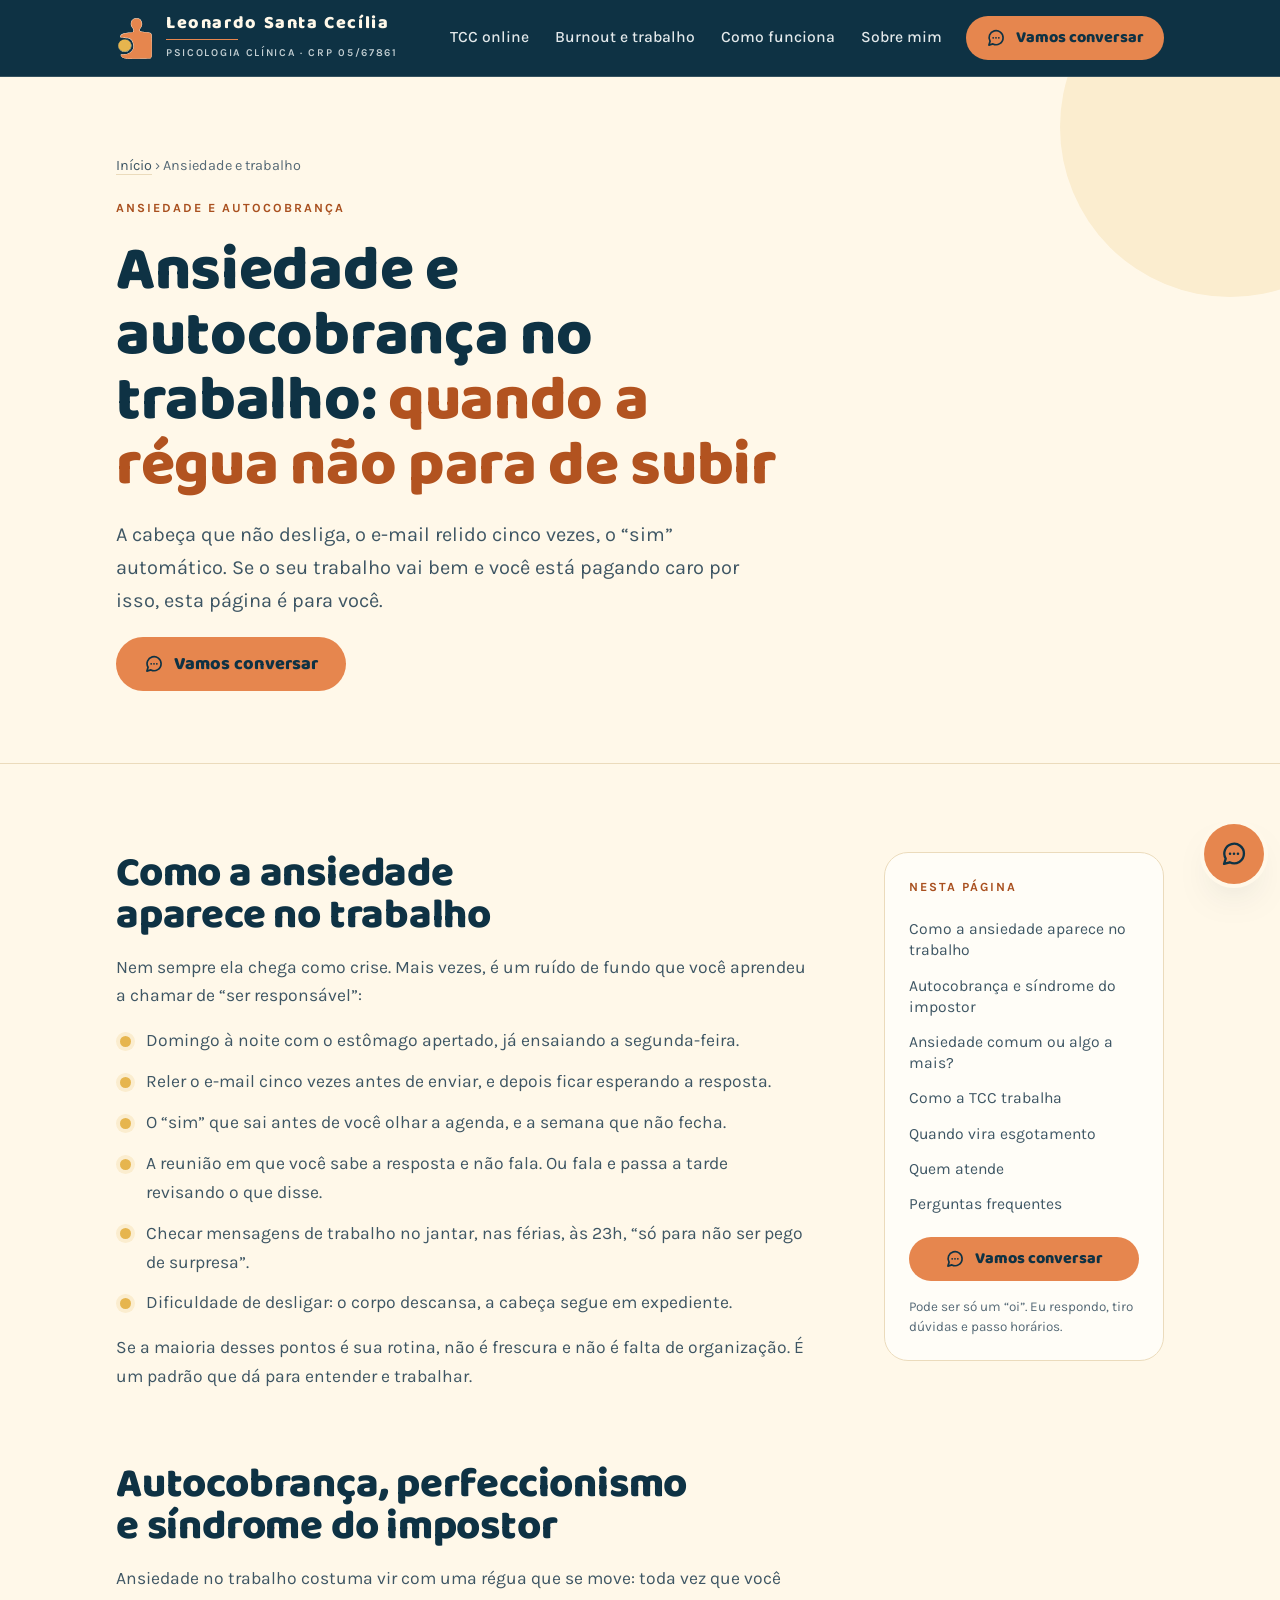
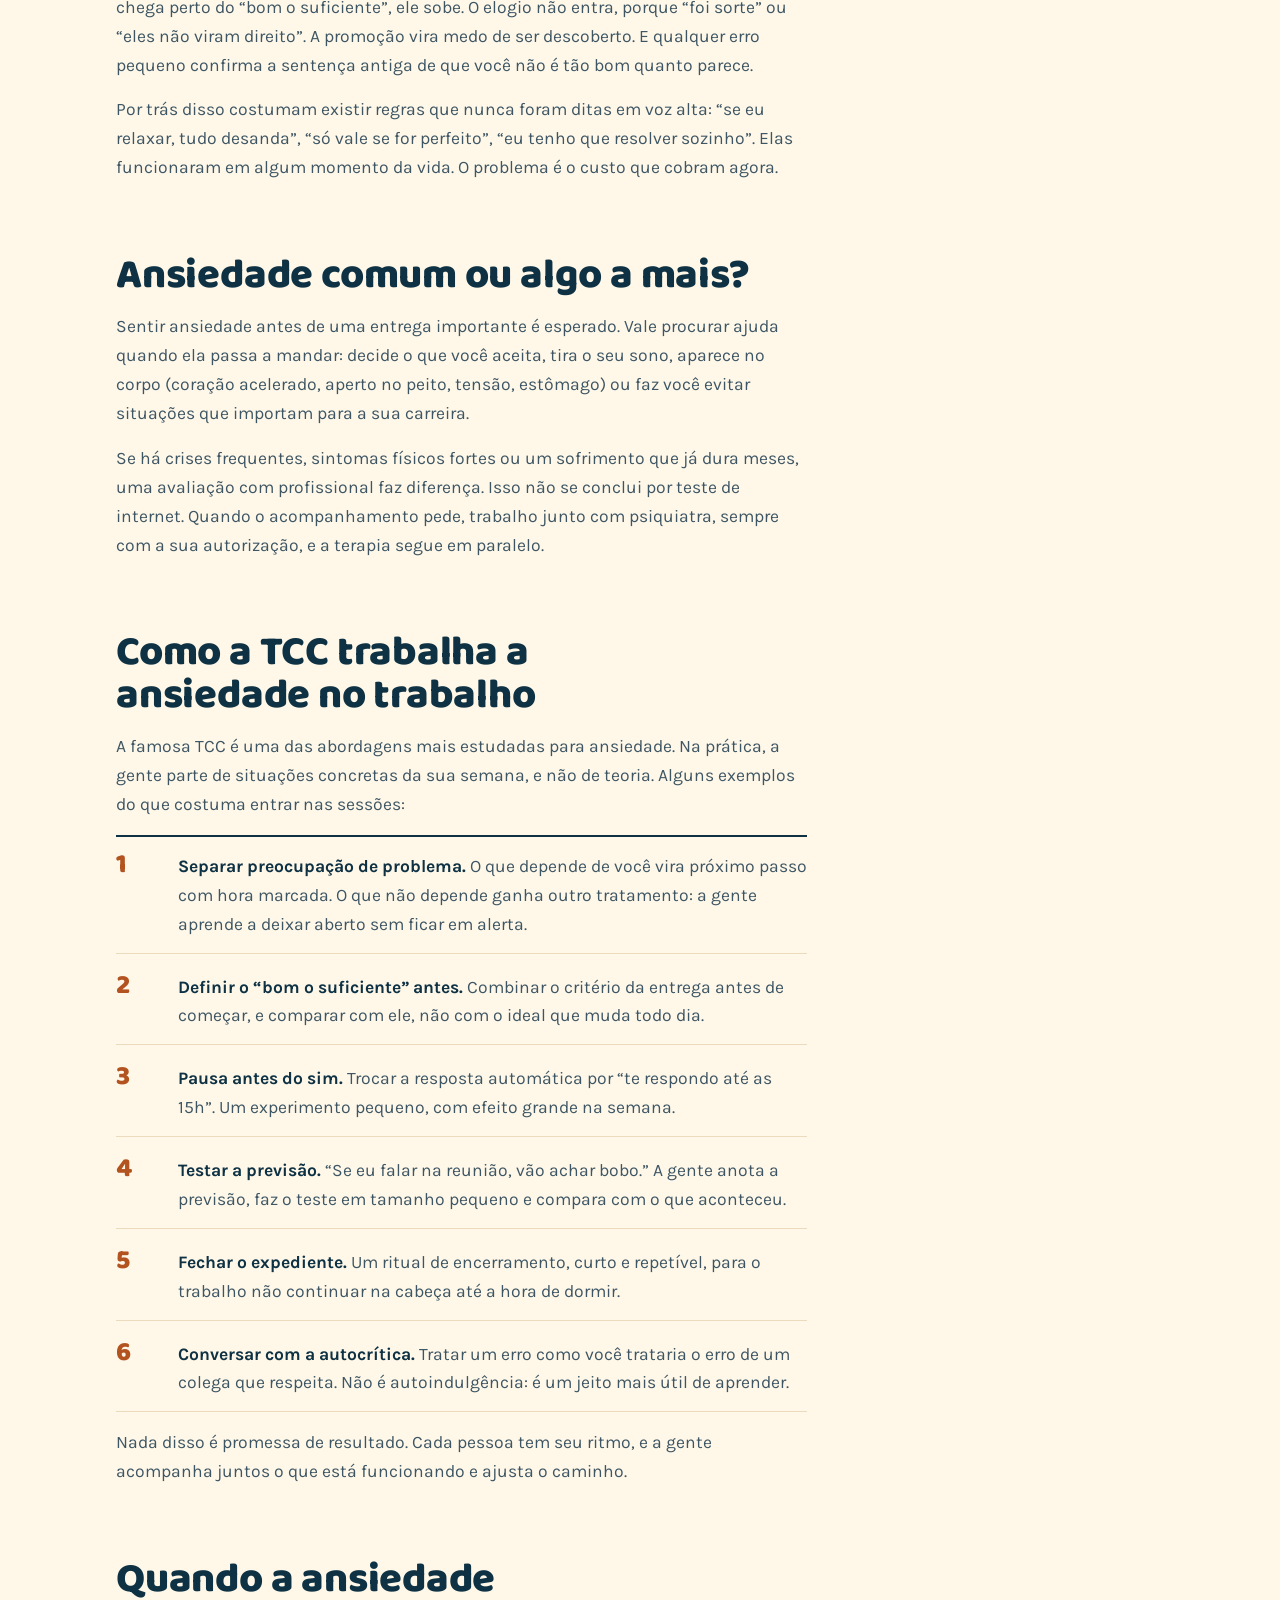
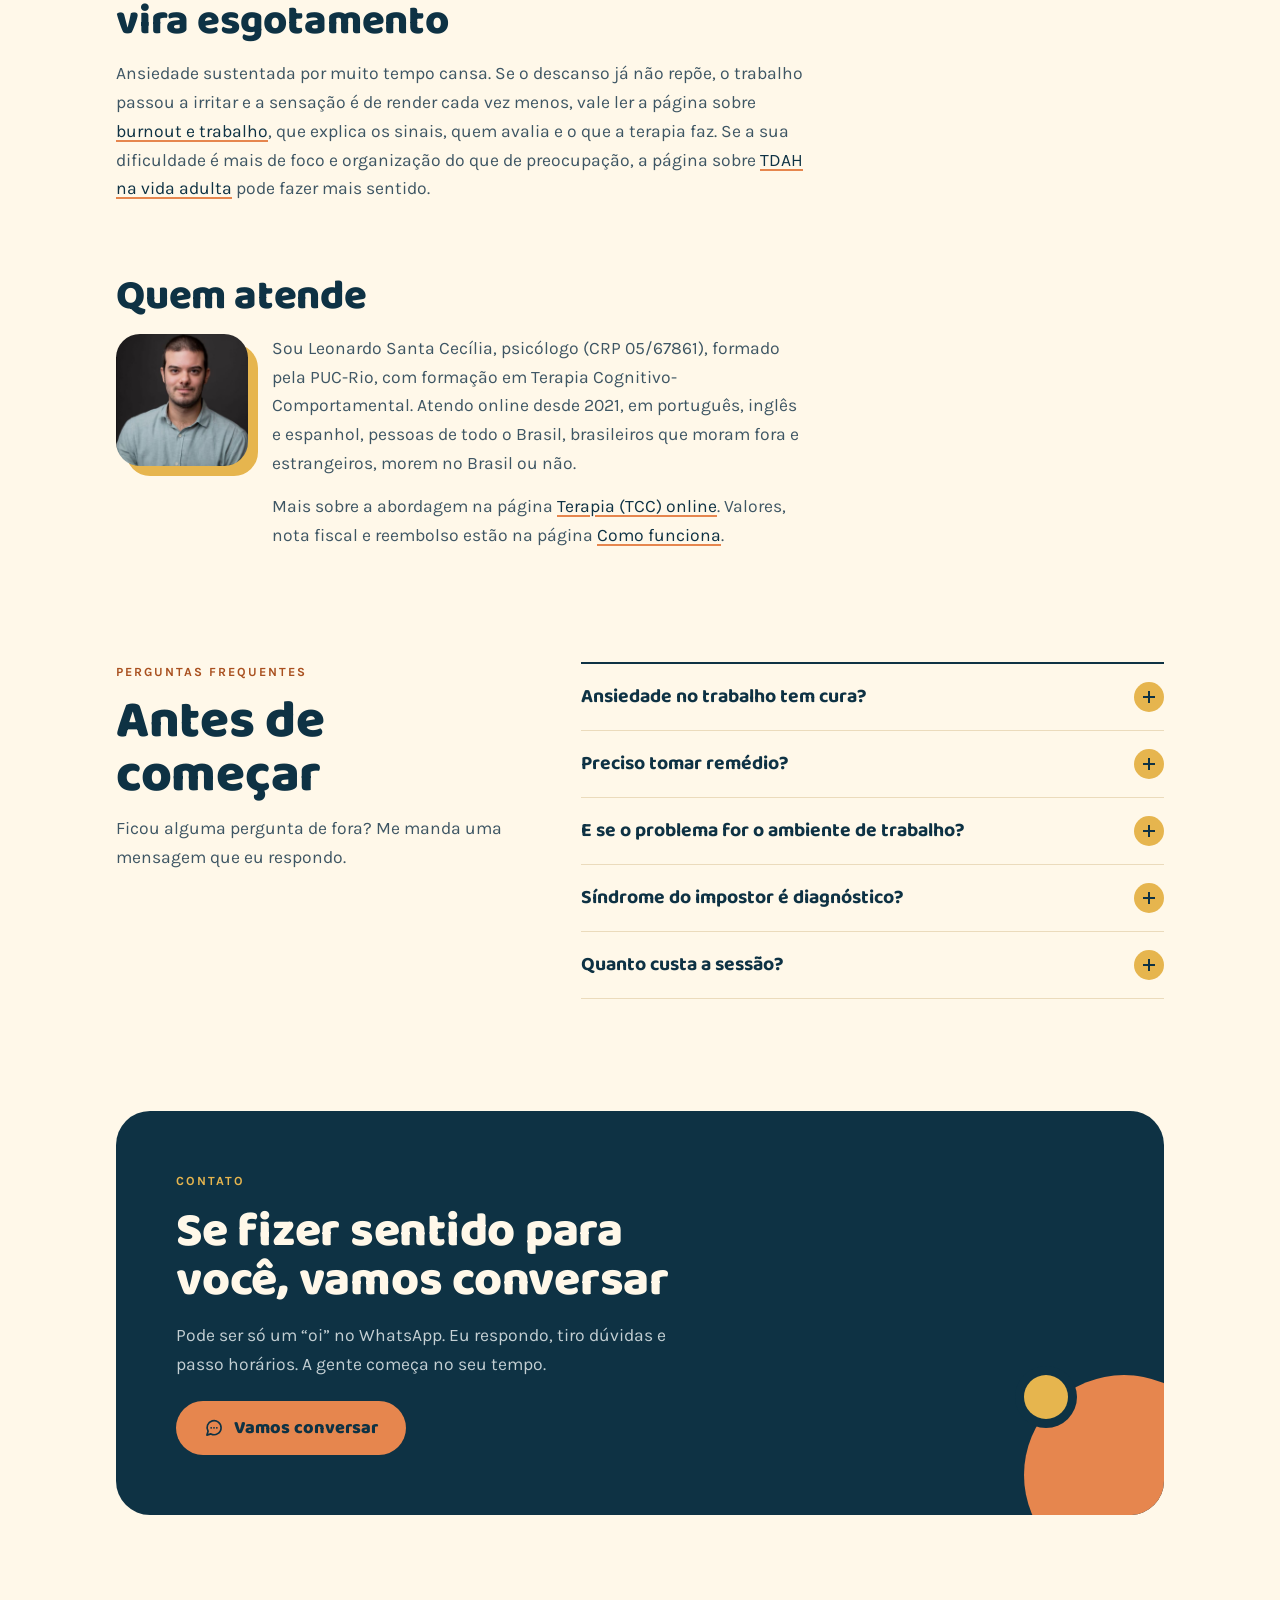
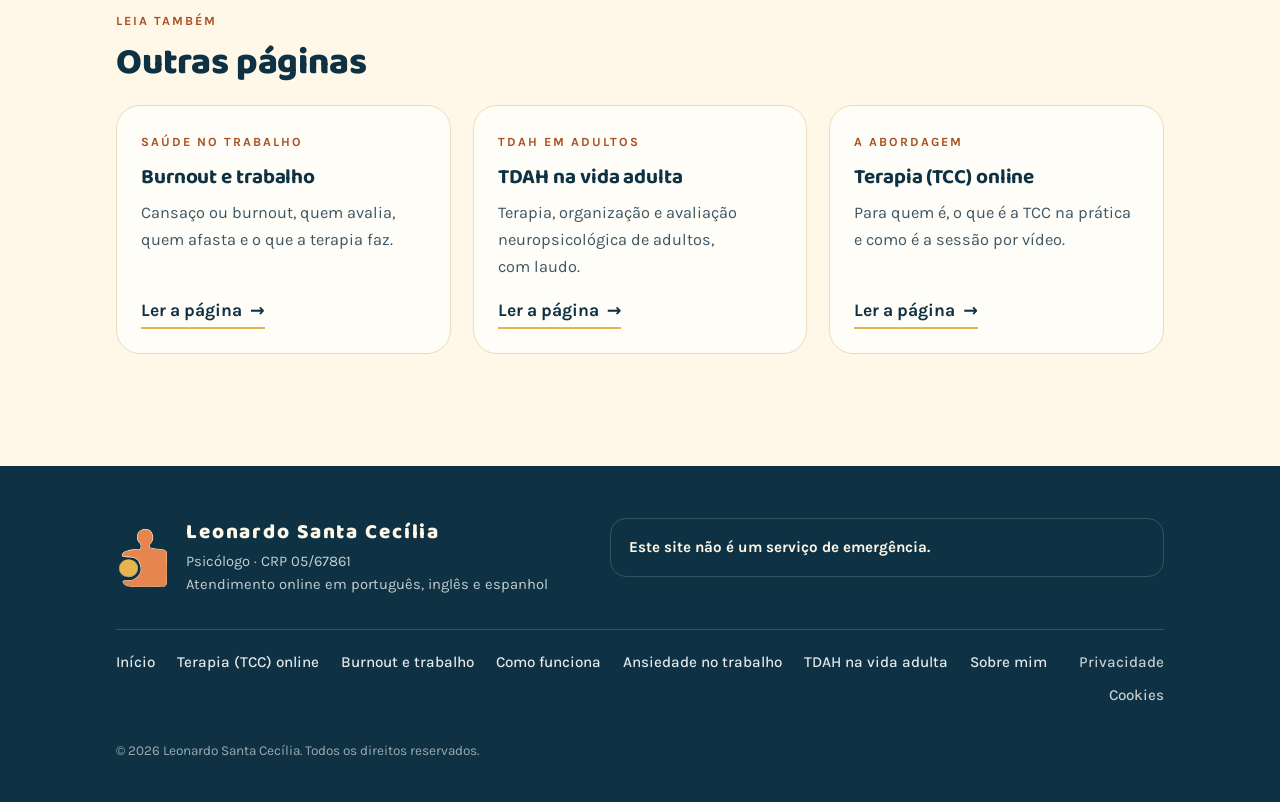
==== commit e97ab7d9: "TDAH e documentos: avaliação neuropsicológica com laudo Co-Authored-By: Claude Opus 5.5 <noreply@ant" ====
--- a/ansiedade-trabalho/index.html
+++ b/ansiedade-trabalho/index.html
@@ -129,7 +129,7 @@
       <div class="who">
         <img src="../leonardo-retrato-560.jpg" width="560" height="700" loading="lazy" decoding="async" alt="Leonardo Santa Cecília, psicólogo">
         <div class="txt">
-          <p>Sou Leonardo Santa Cecília, psicólogo (CRP 05/67861), formado pela PUC-Rio, com formação em Terapia Cognitivo-Comportamental. Atendo online desde 2021, em português, inglês e espanhol, pessoas de todo o Brasil e brasileiros no exterior. Entre 2022 e 2024, atendi cerca de 3.800 sessões com colaboradores de empresas por planos corporativos, boa parte delas sobre ansiedade, pressão por resultado e autocobrança.</p>
+          <p>Sou Leonardo Santa Cecília, psicólogo (CRP 05/67861), formado pela PUC-Rio, com formação em Terapia Cognitivo-Comportamental. Atendo online desde 2021, em português, inglês e espanhol, pessoas de todo o Brasil, brasileiros que moram fora e estrangeiros, morem no Brasil ou não.</p>
           <p>Mais sobre a abordagem na página <a href="../tcc-online/">Terapia (TCC) online</a>. Valores, nota fiscal e reembolso estão na página <a href="../como-funciona/">Como funciona</a>.</p>
         </div>
       </div>
@@ -216,7 +216,7 @@
         <a class="path" href="../tdah-adulto/">
           <span class="label">TDAH em adultos</span>
           <h3>TDAH na vida adulta</h3>
-          <p>Terapia e organização, sem avaliação diagnóstica: quando cabe, eu encaminho.</p>
+          <p>Terapia, organização e avaliação neuropsicológica de adultos, com laudo.</p>
           <span class="go">Ler a página <span aria-hidden="true">→</span></span>
         </a>
         <a class="path" href="../tcc-online/">
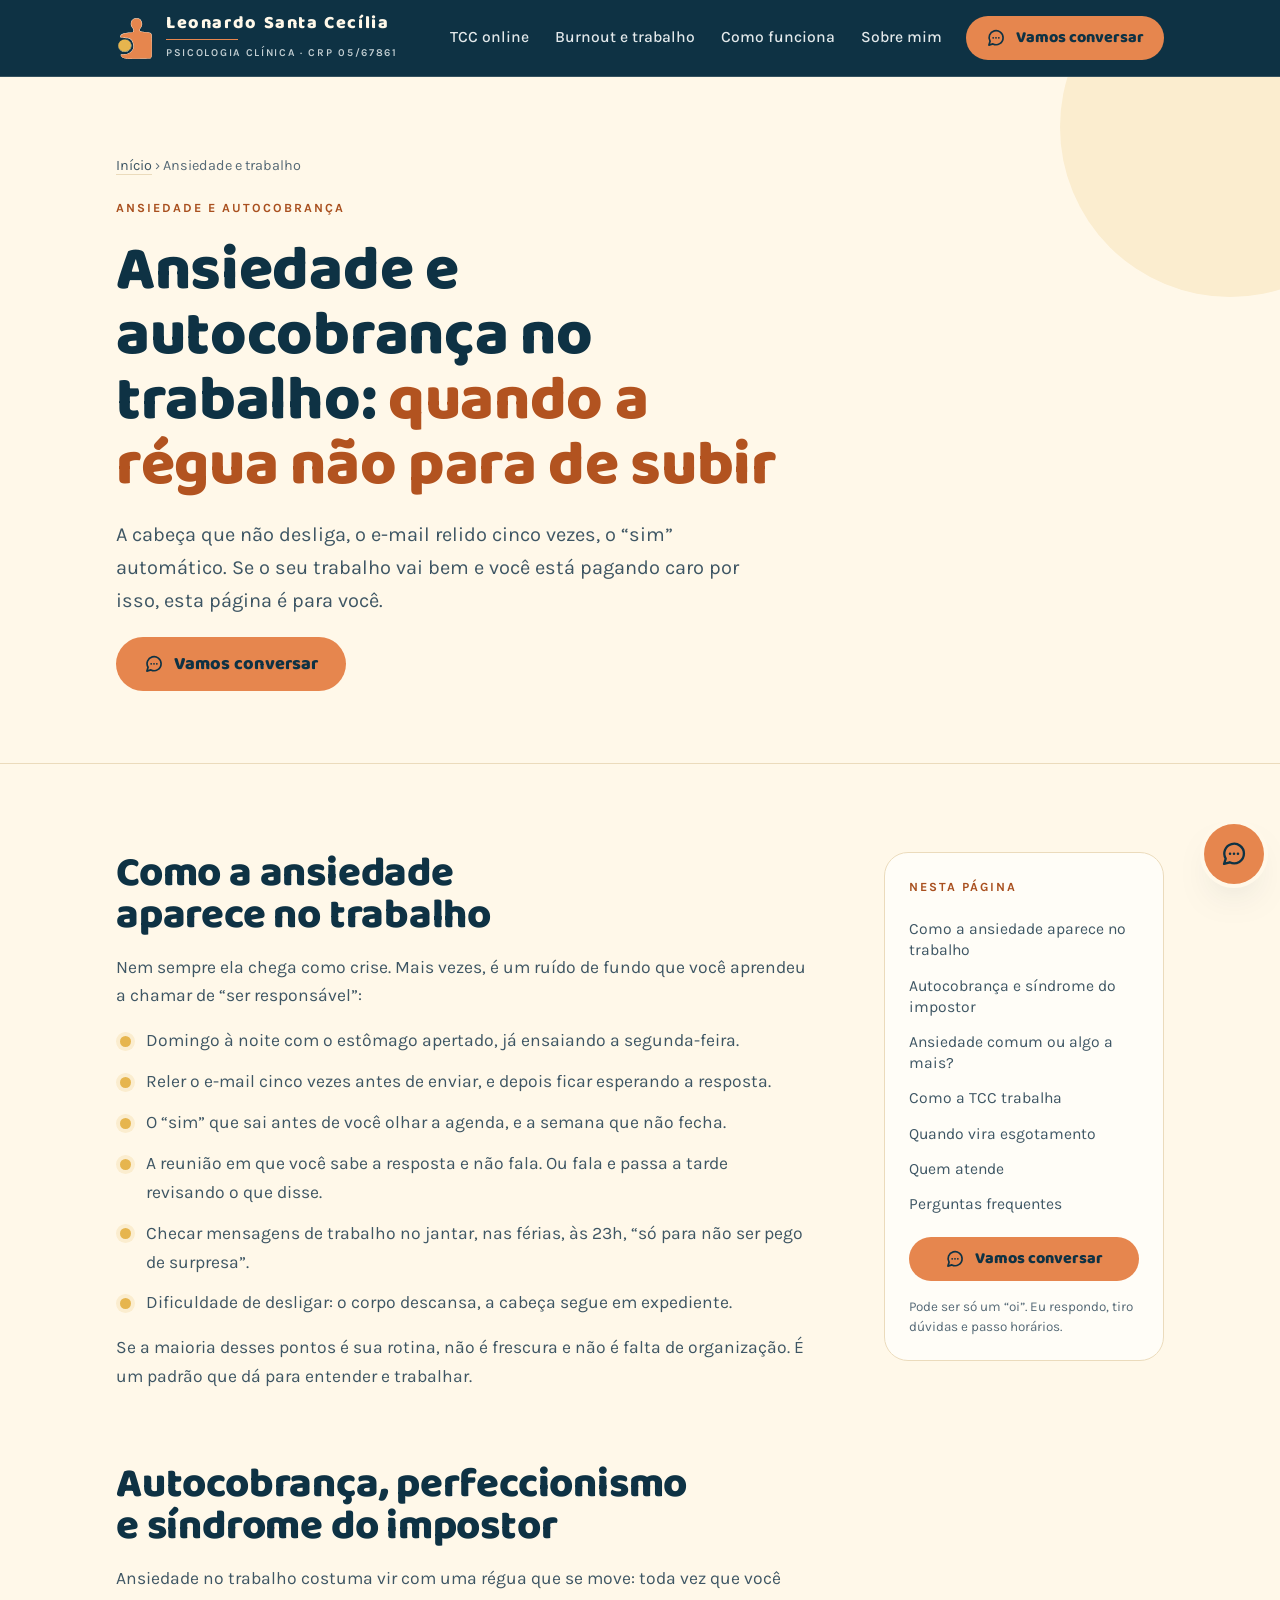
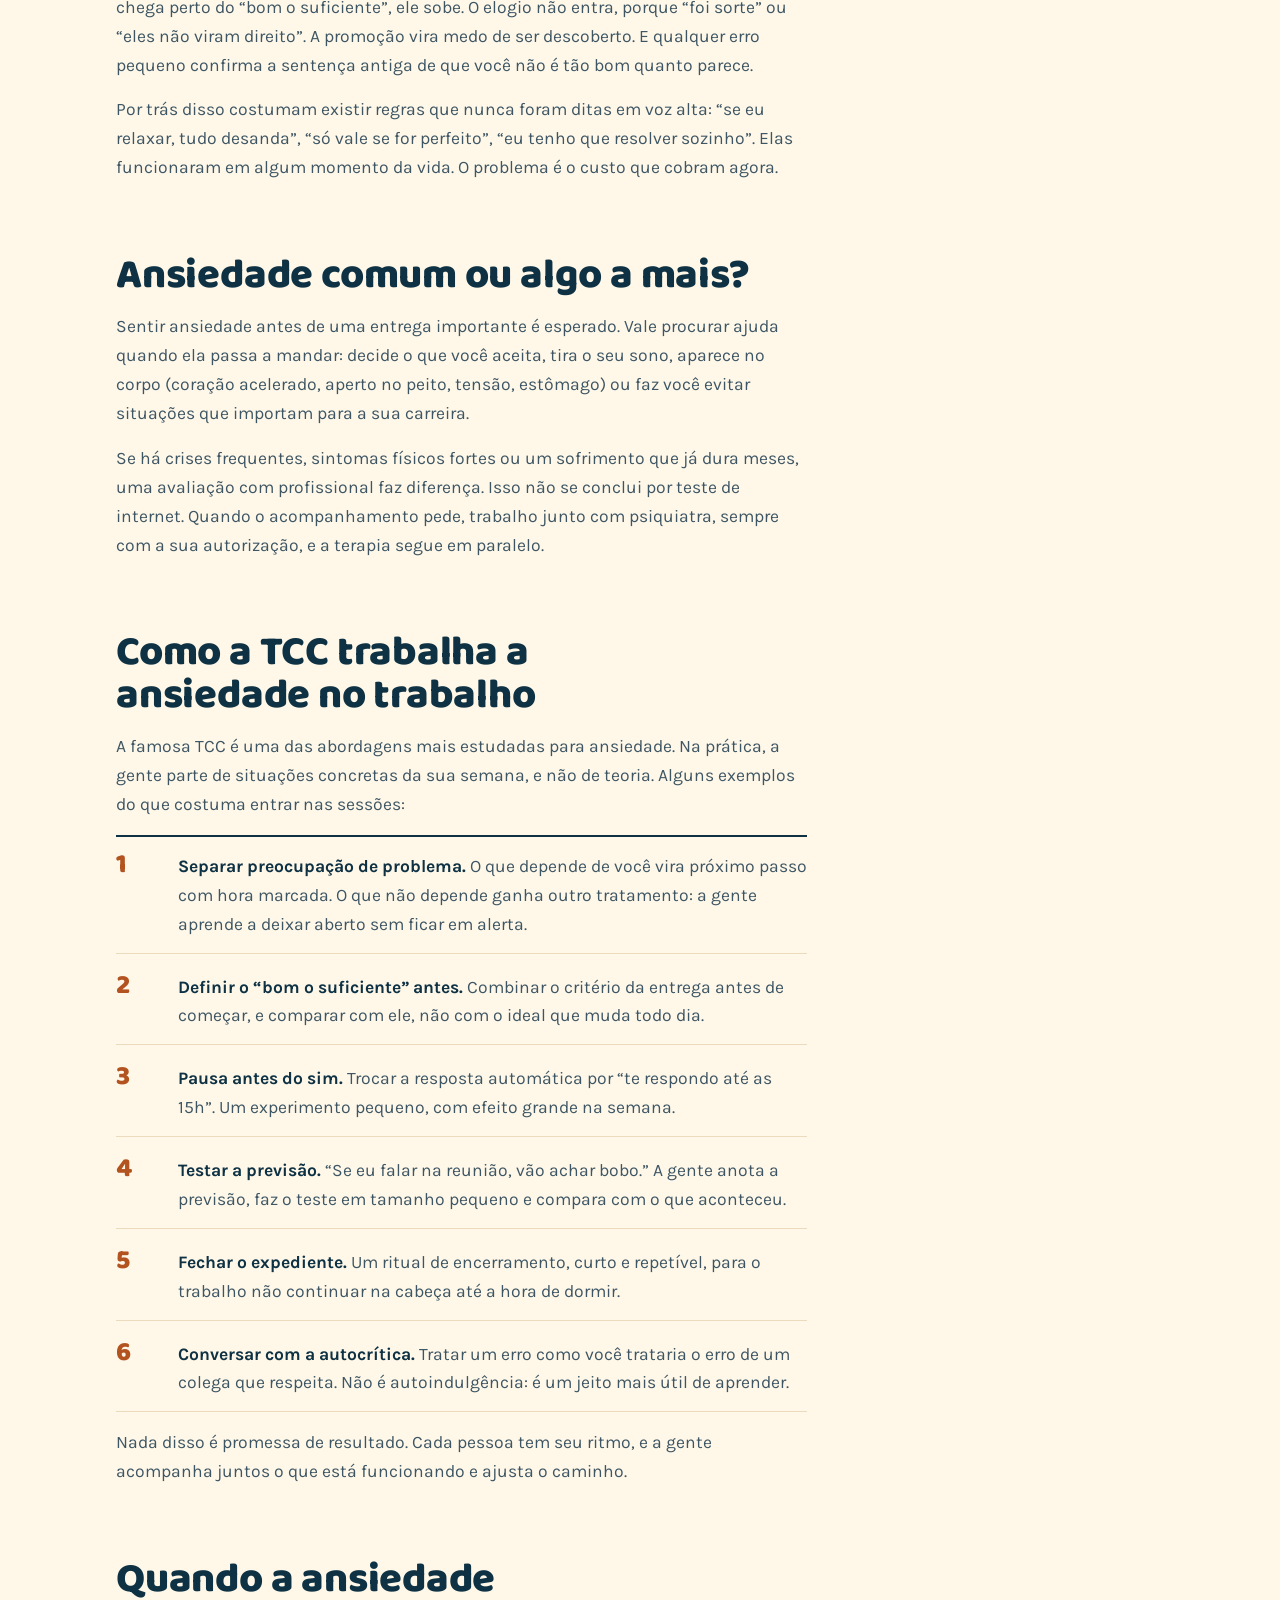
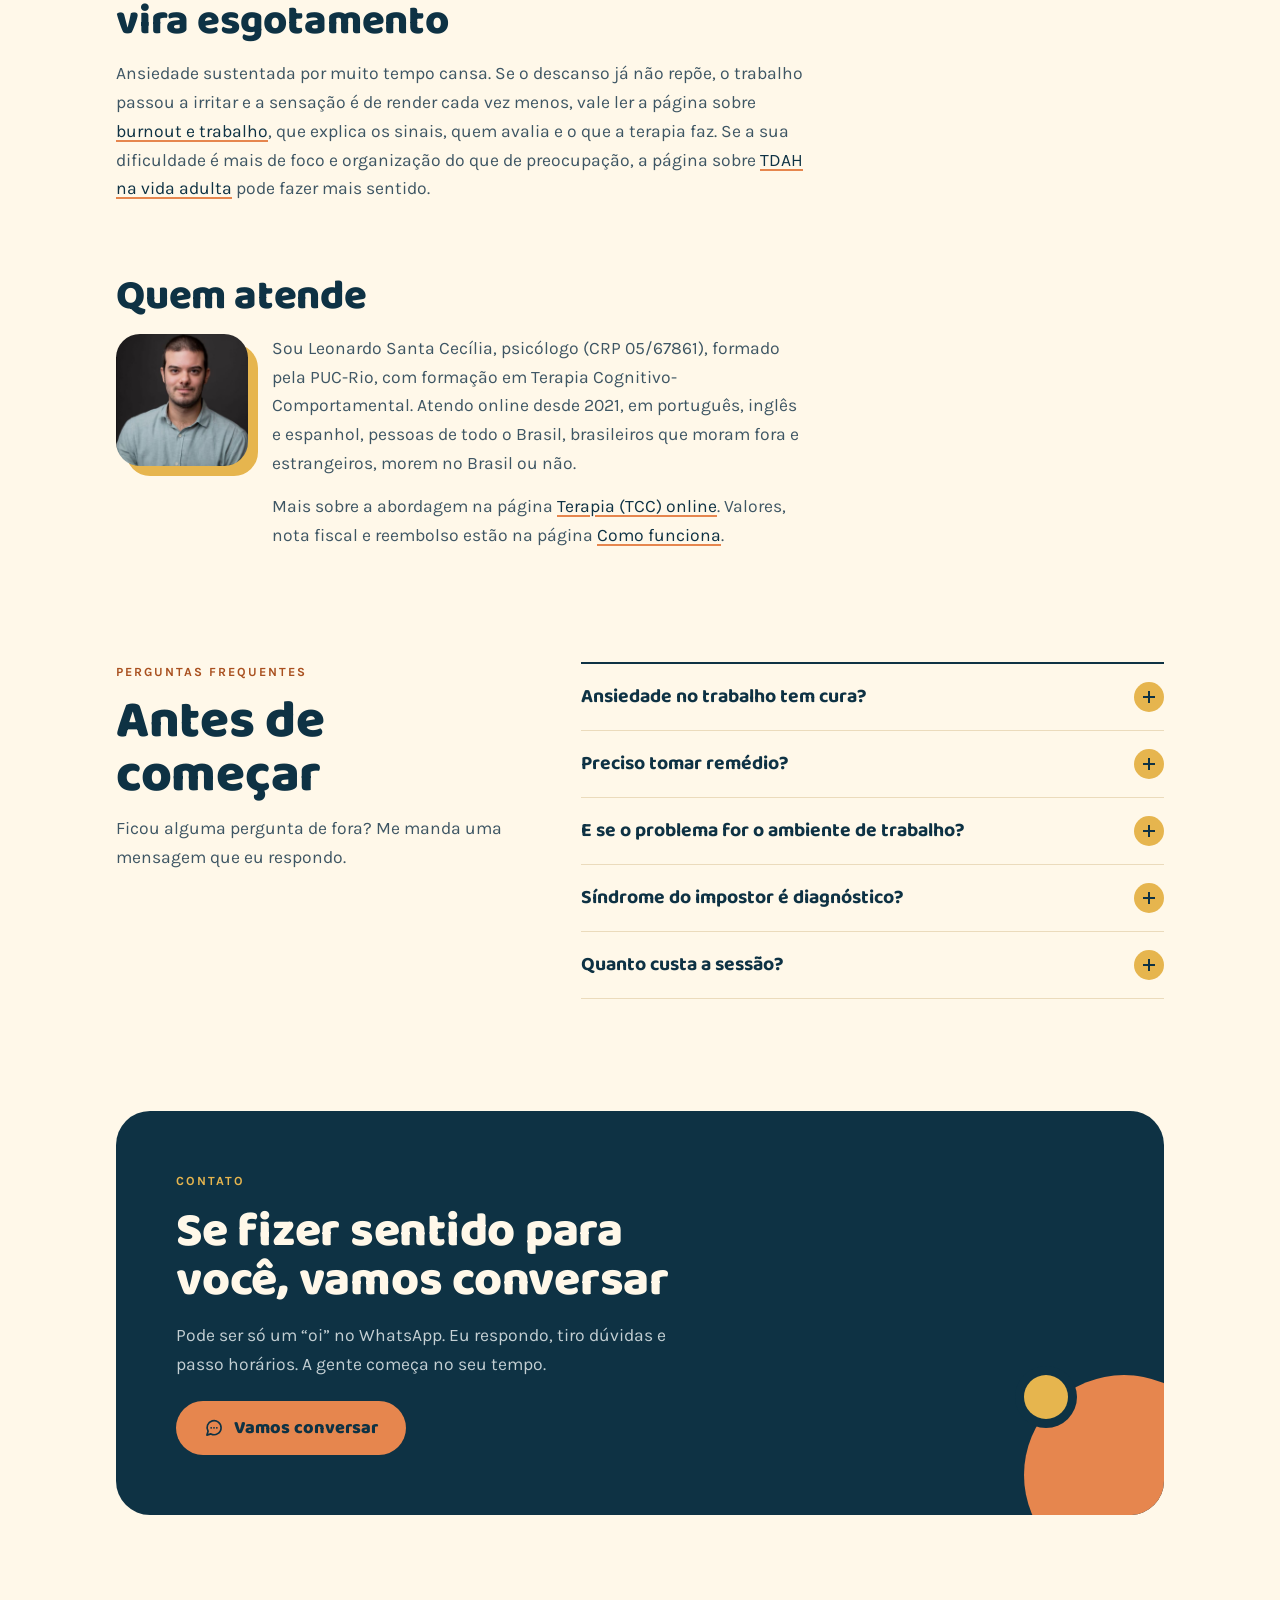
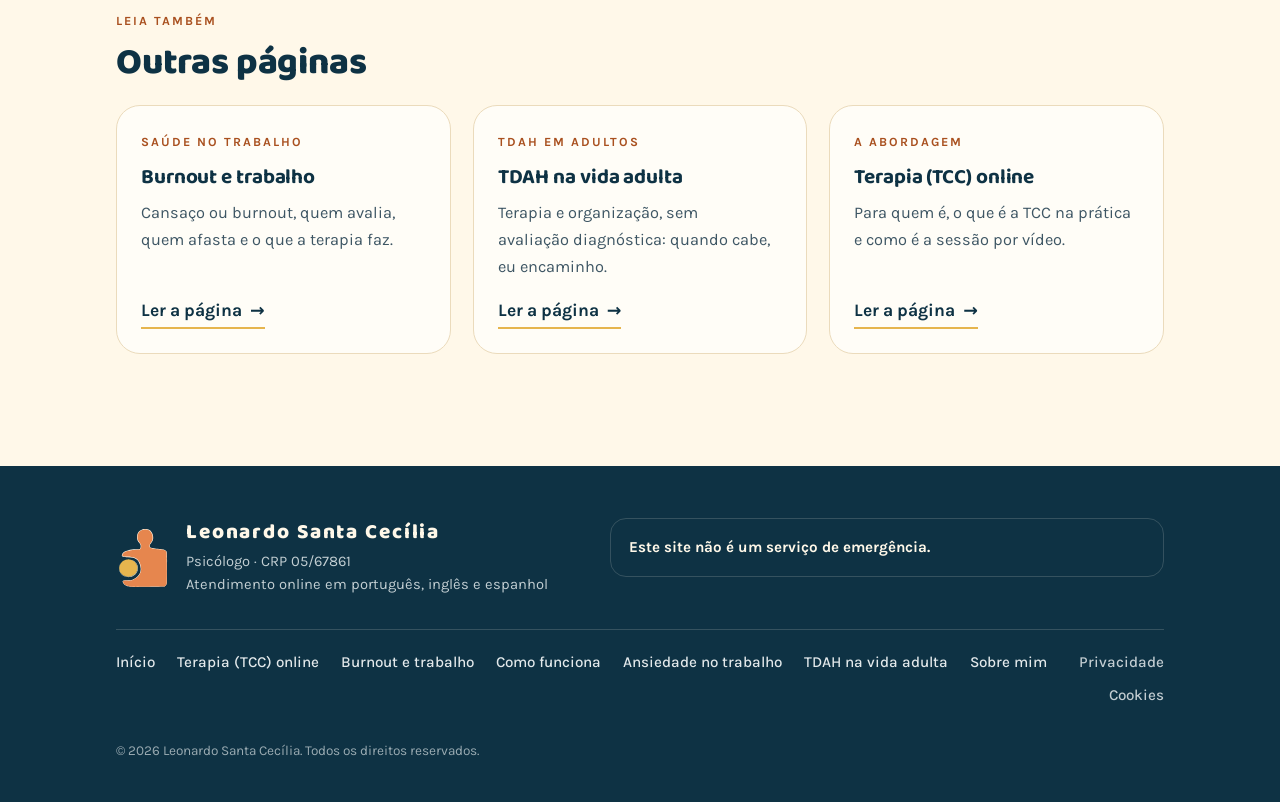
==== commit 5d80bed1: "Atendimento no exterior: mesmo texto em todas as páginas Co-Authored-By: Claude Opus 5.5 <noreply@an" ====
--- a/ansiedade-trabalho/index.html
+++ b/ansiedade-trabalho/index.html
@@ -216,7 +216,7 @@
         <a class="path" href="../tdah-adulto/">
           <span class="label">TDAH em adultos</span>
           <h3>TDAH na vida adulta</h3>
-          <p>Terapia, organização e avaliação neuropsicológica de adultos, com laudo.</p>
+          <p>Terapia e organização, sem avaliação diagnóstica: quando cabe, eu encaminho.</p>
           <span class="go">Ler a página <span aria-hidden="true">→</span></span>
         </a>
         <a class="path" href="../tcc-online/">
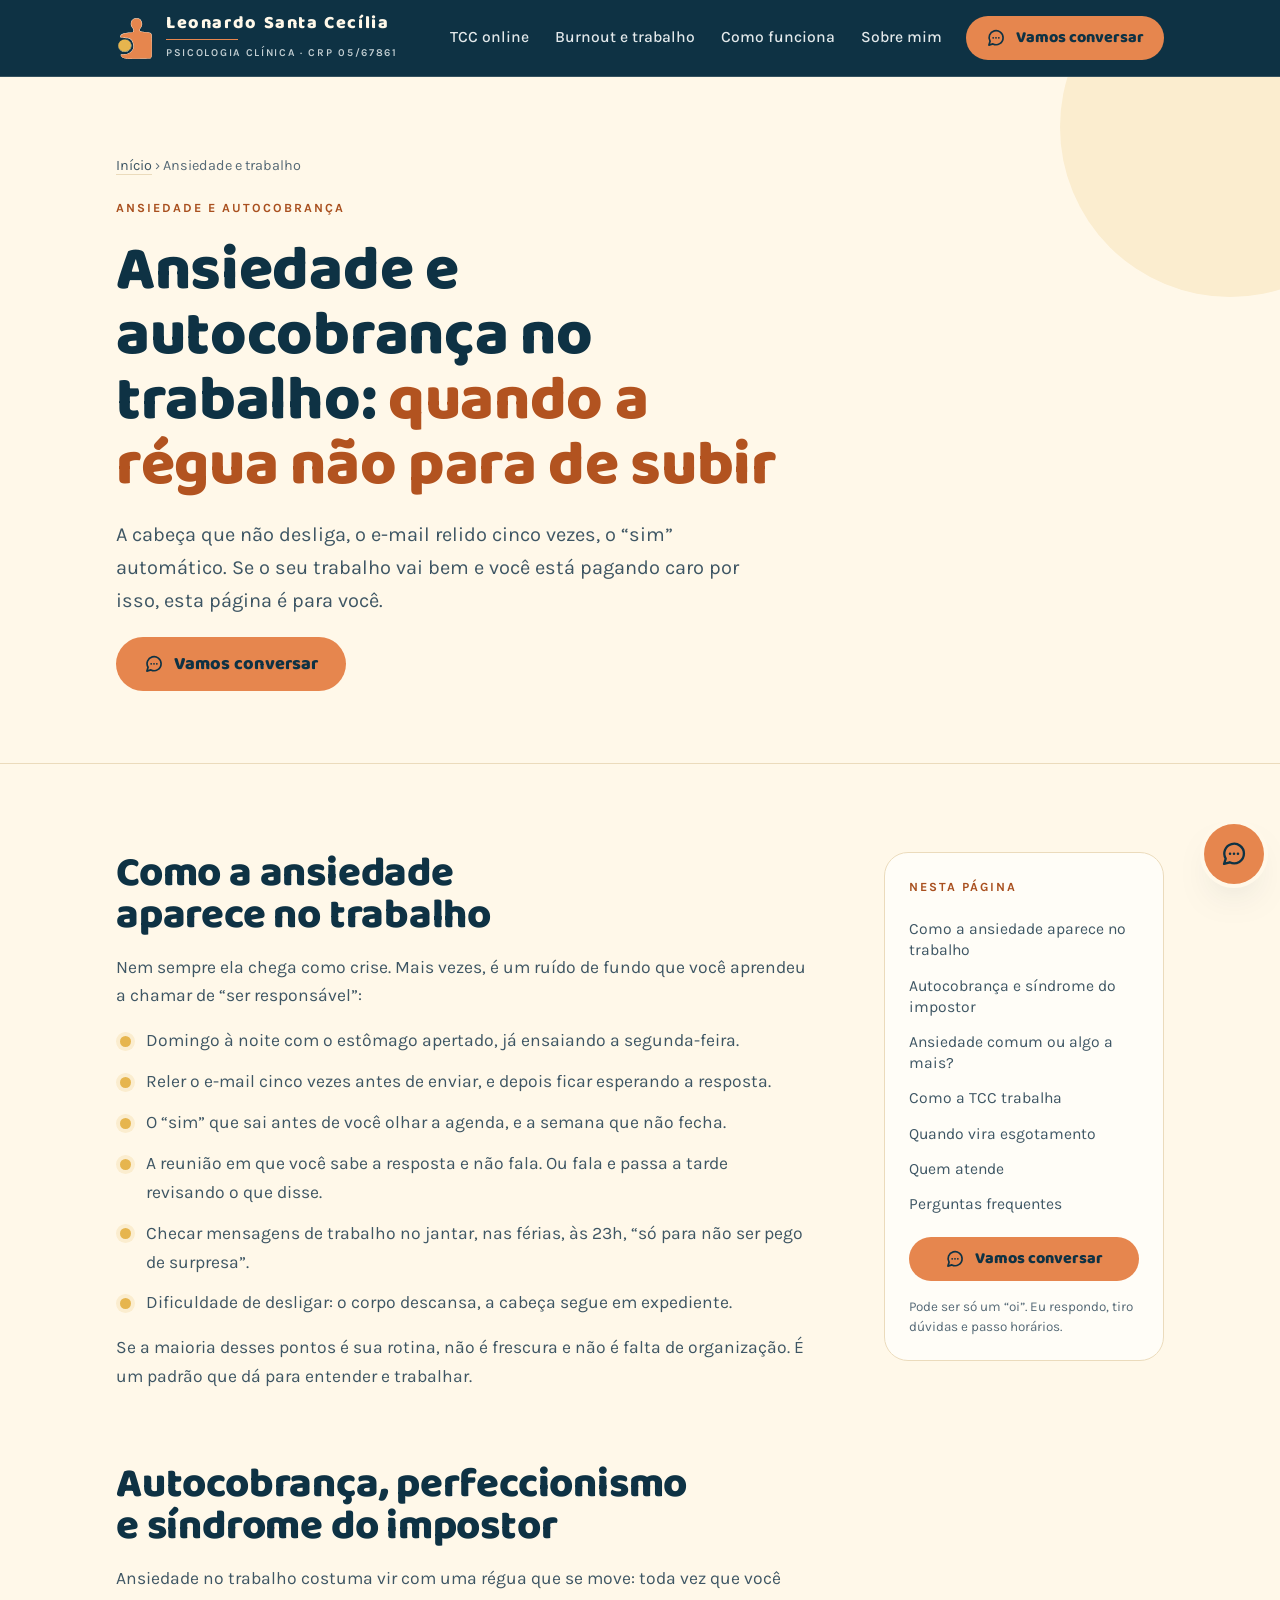
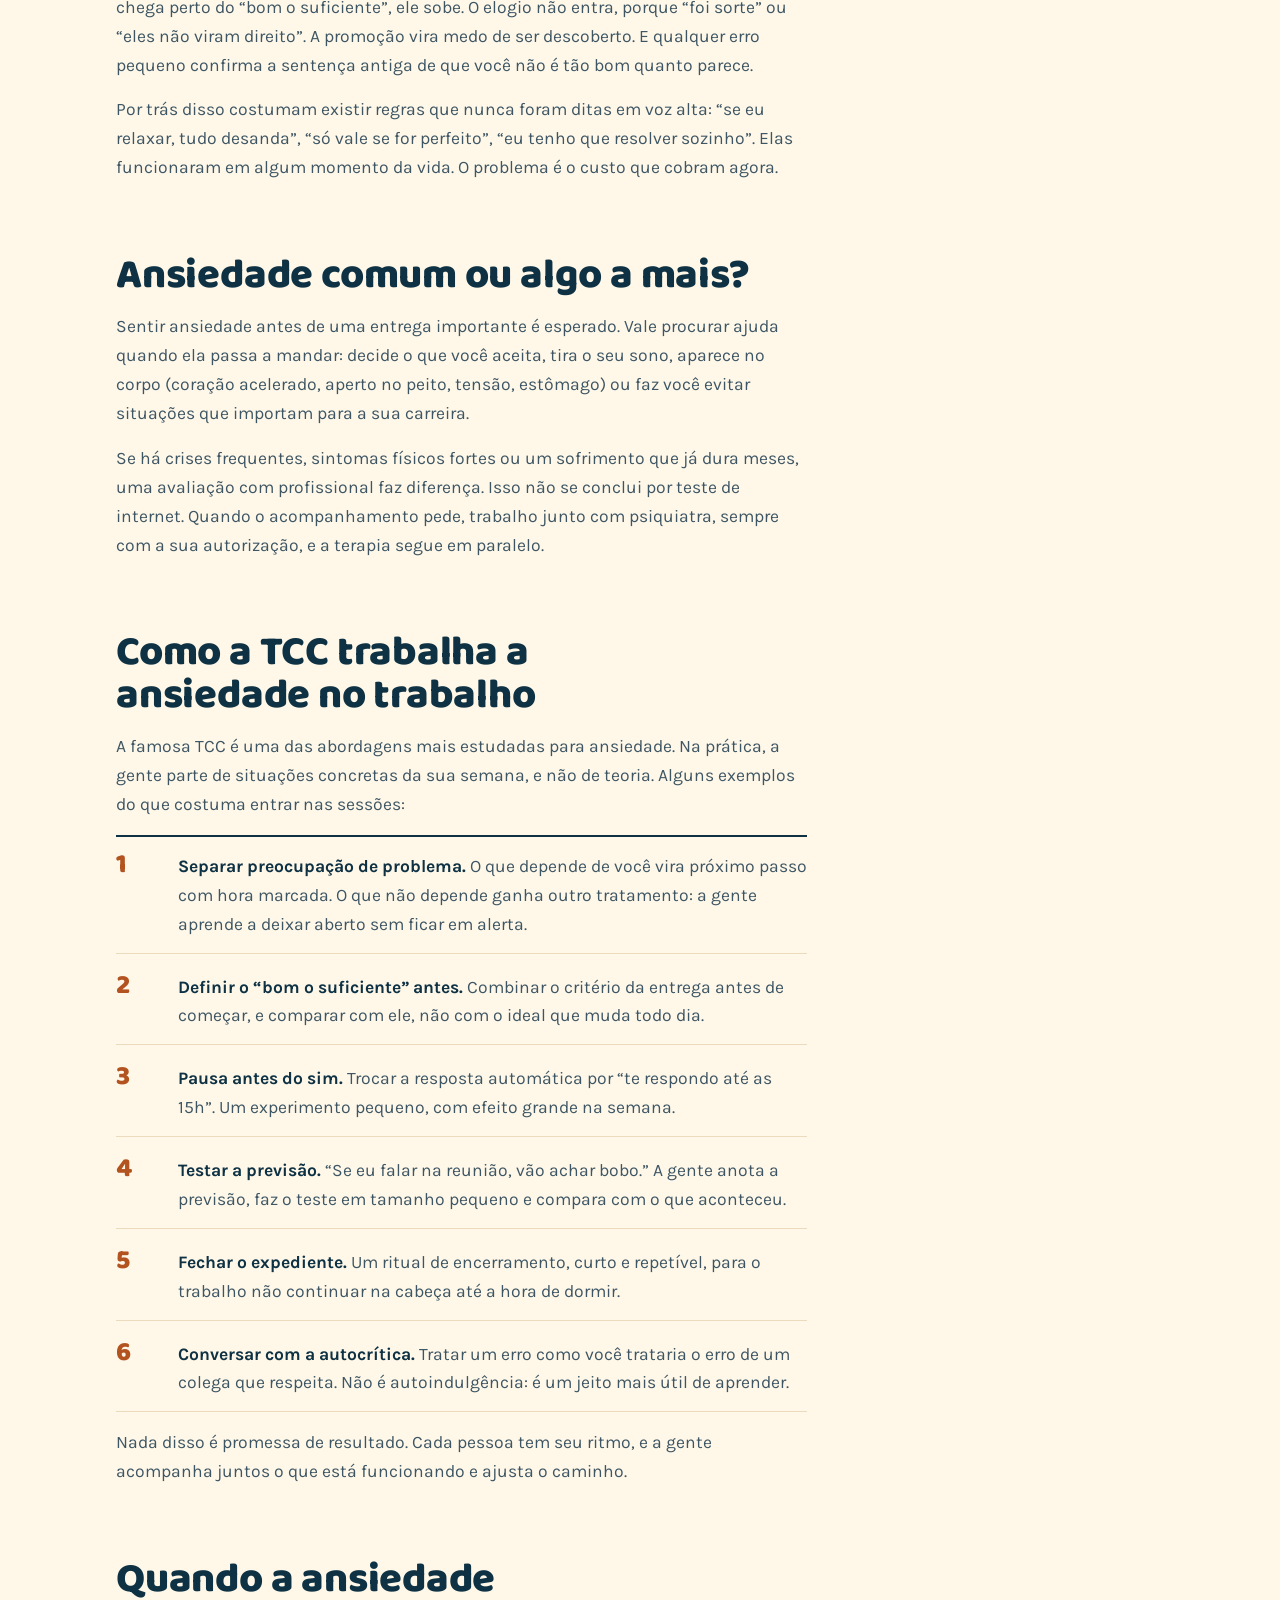
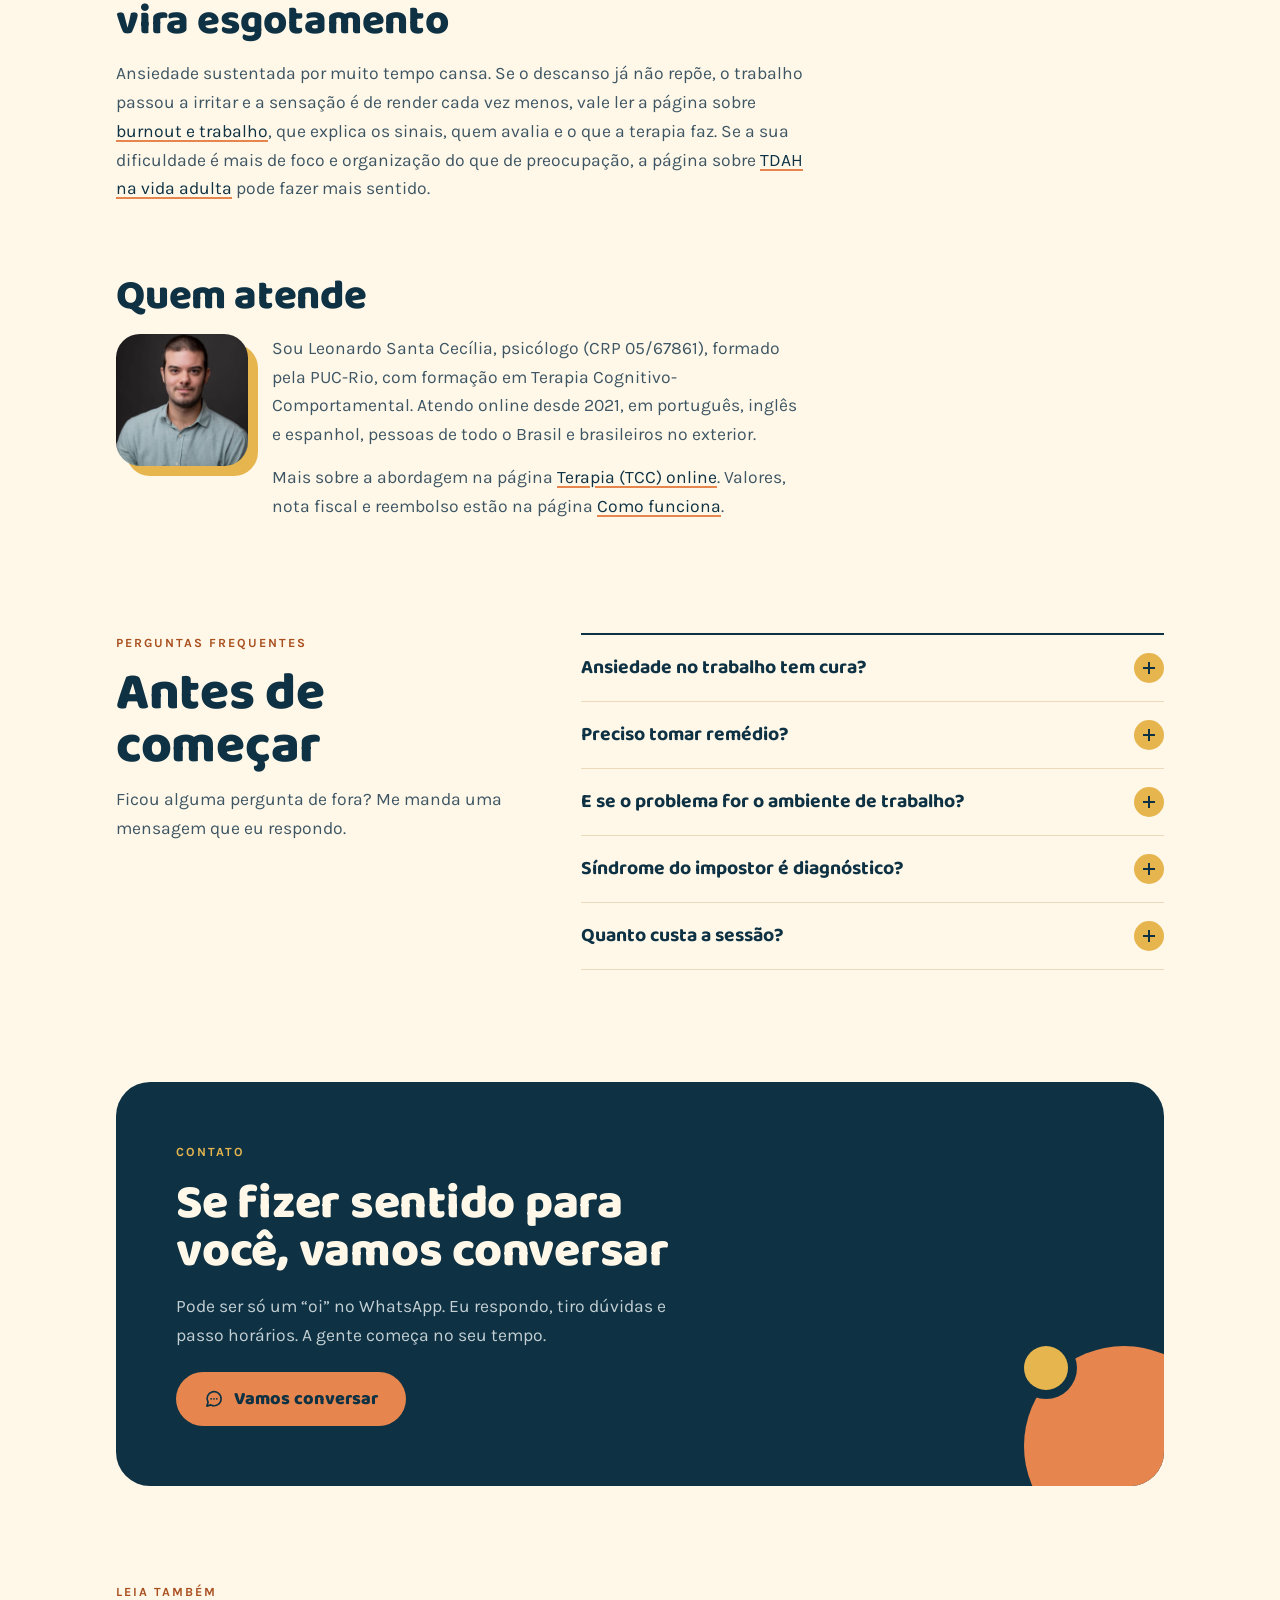
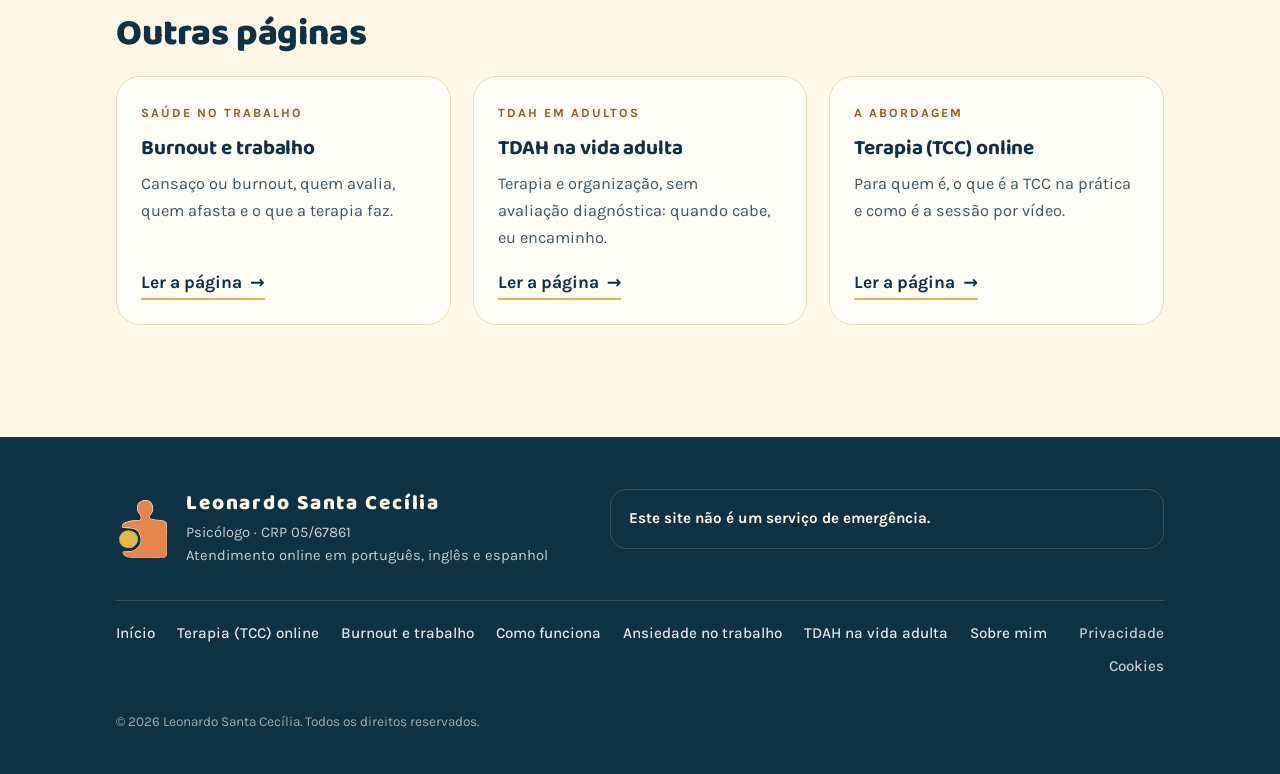
==== commit 02bb0dec: "Remove as 3.800 sessões de planos corporativos das páginas (só currículo e LinkedIn) Co-Authored-By:" ====
--- a/ansiedade-trabalho/index.html
+++ b/ansiedade-trabalho/index.html
@@ -129,7 +129,7 @@
       <div class="who">
         <img src="../leonardo-retrato-560.jpg" width="560" height="700" loading="lazy" decoding="async" alt="Leonardo Santa Cecília, psicólogo">
         <div class="txt">
-          <p>Sou Leonardo Santa Cecília, psicólogo (CRP 05/67861), formado pela PUC-Rio, com formação em Terapia Cognitivo-Comportamental. Atendo online desde 2021, em português, inglês e espanhol, pessoas de todo o Brasil, brasileiros que moram fora e estrangeiros, morem no Brasil ou não.</p>
+          <p>Sou Leonardo Santa Cecília, psicólogo (CRP 05/67861), formado pela PUC-Rio, com formação em Terapia Cognitivo-Comportamental. Atendo online desde 2021, em português, inglês e espanhol, pessoas de todo o Brasil e brasileiros no exterior.</p>
           <p>Mais sobre a abordagem na página <a href="../tcc-online/">Terapia (TCC) online</a>. Valores, nota fiscal e reembolso estão na página <a href="../como-funciona/">Como funciona</a>.</p>
         </div>
       </div>
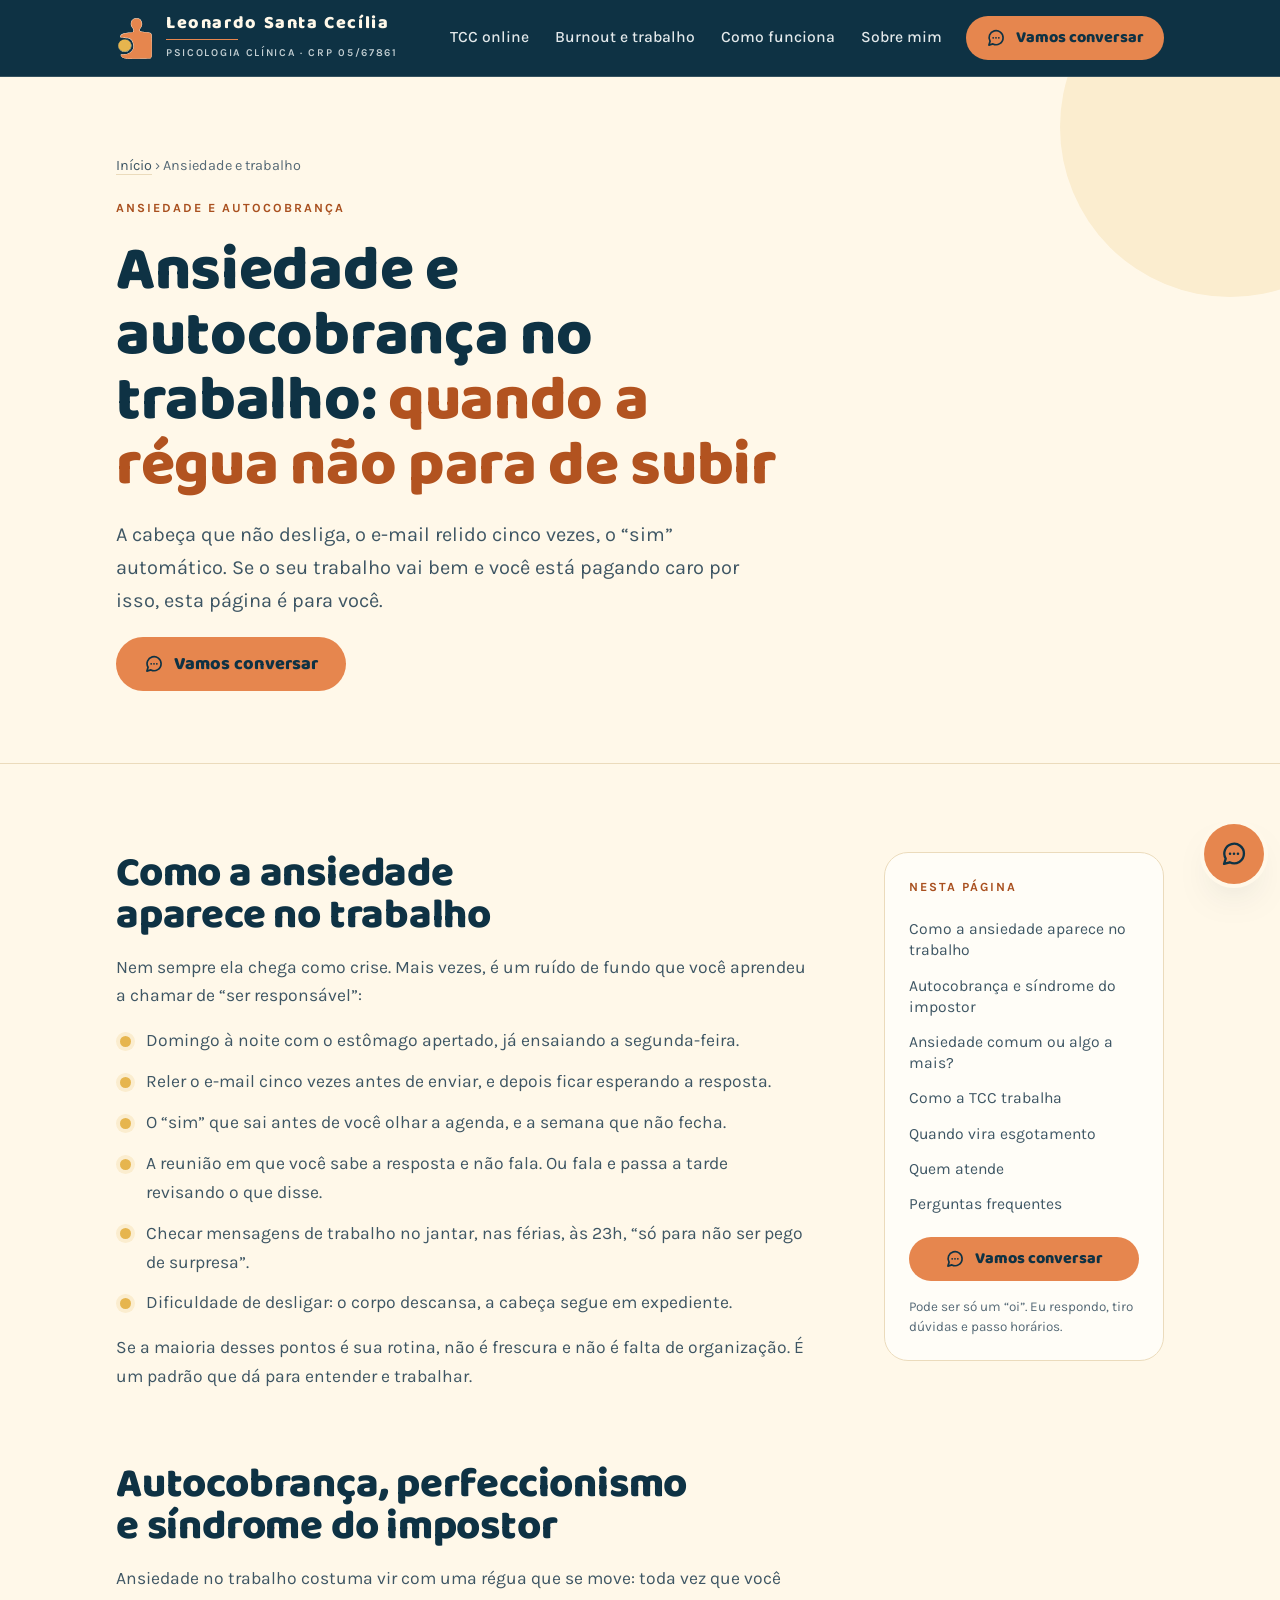
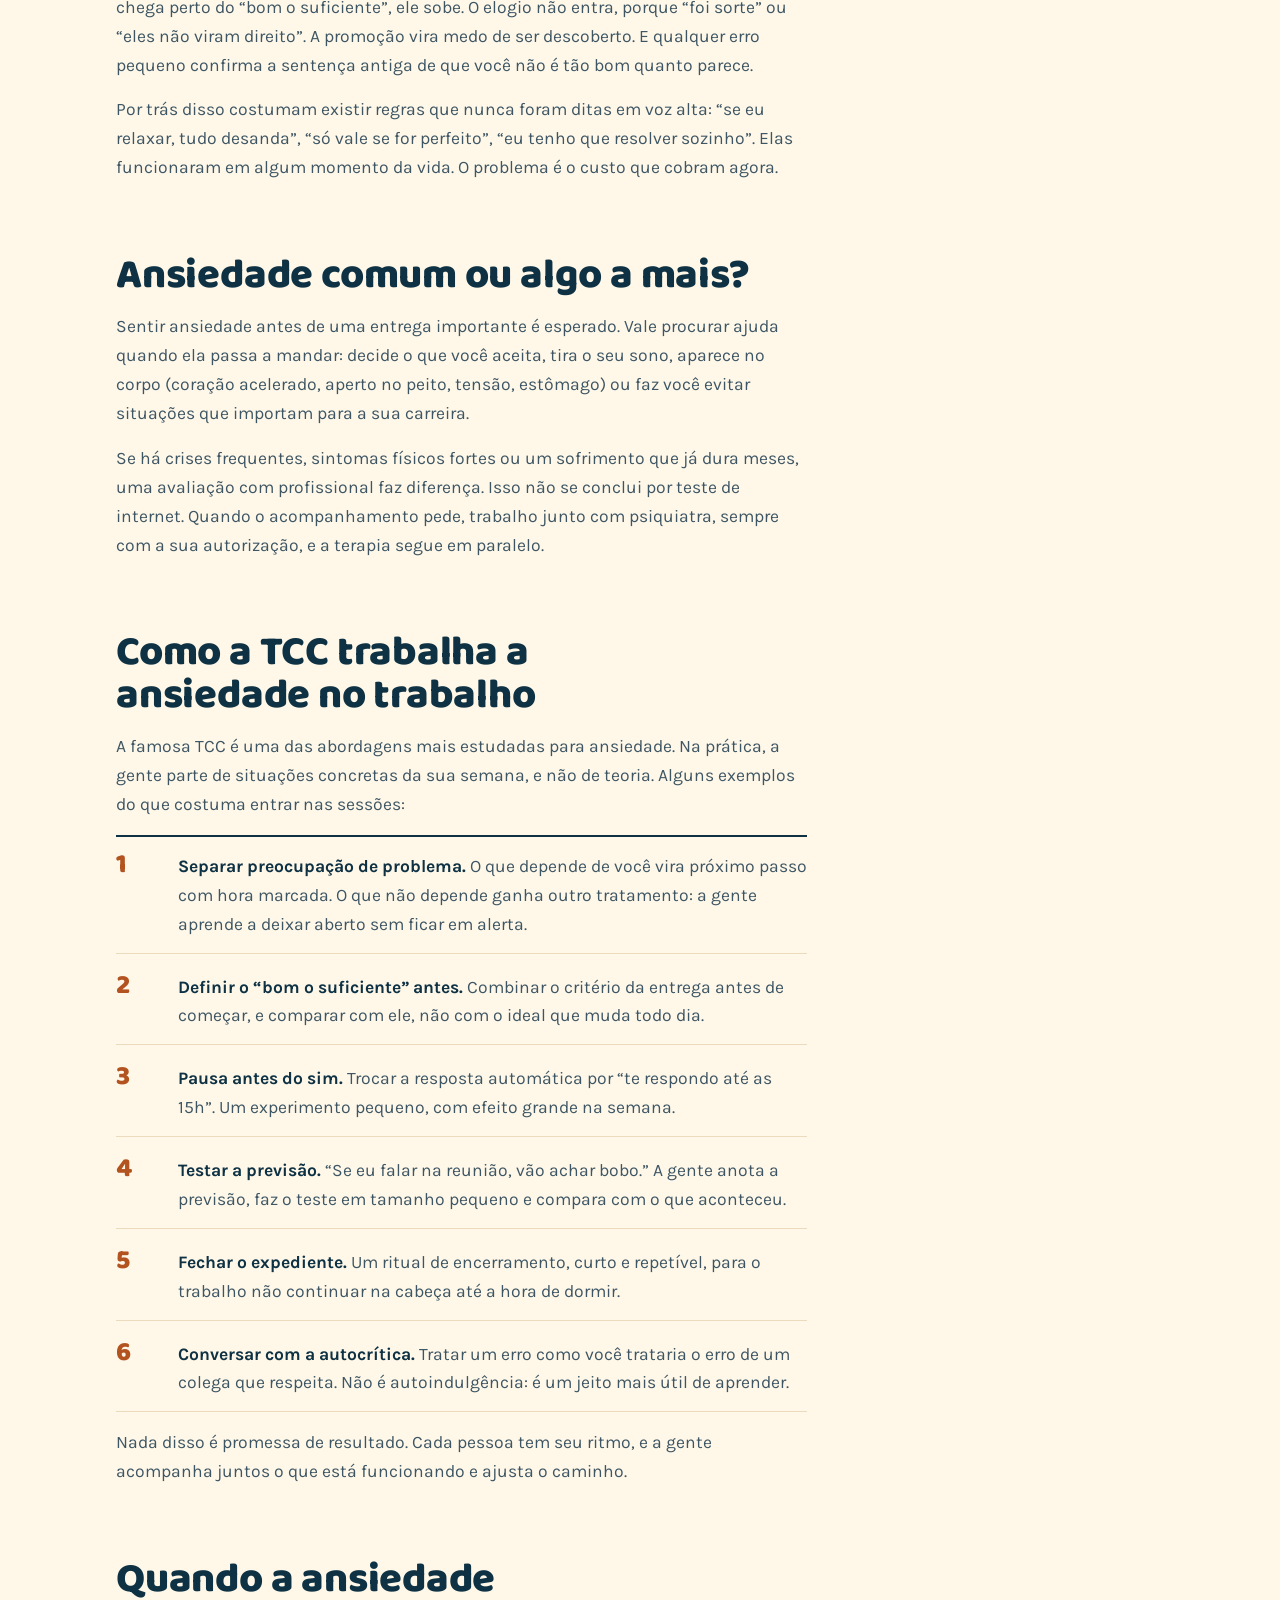
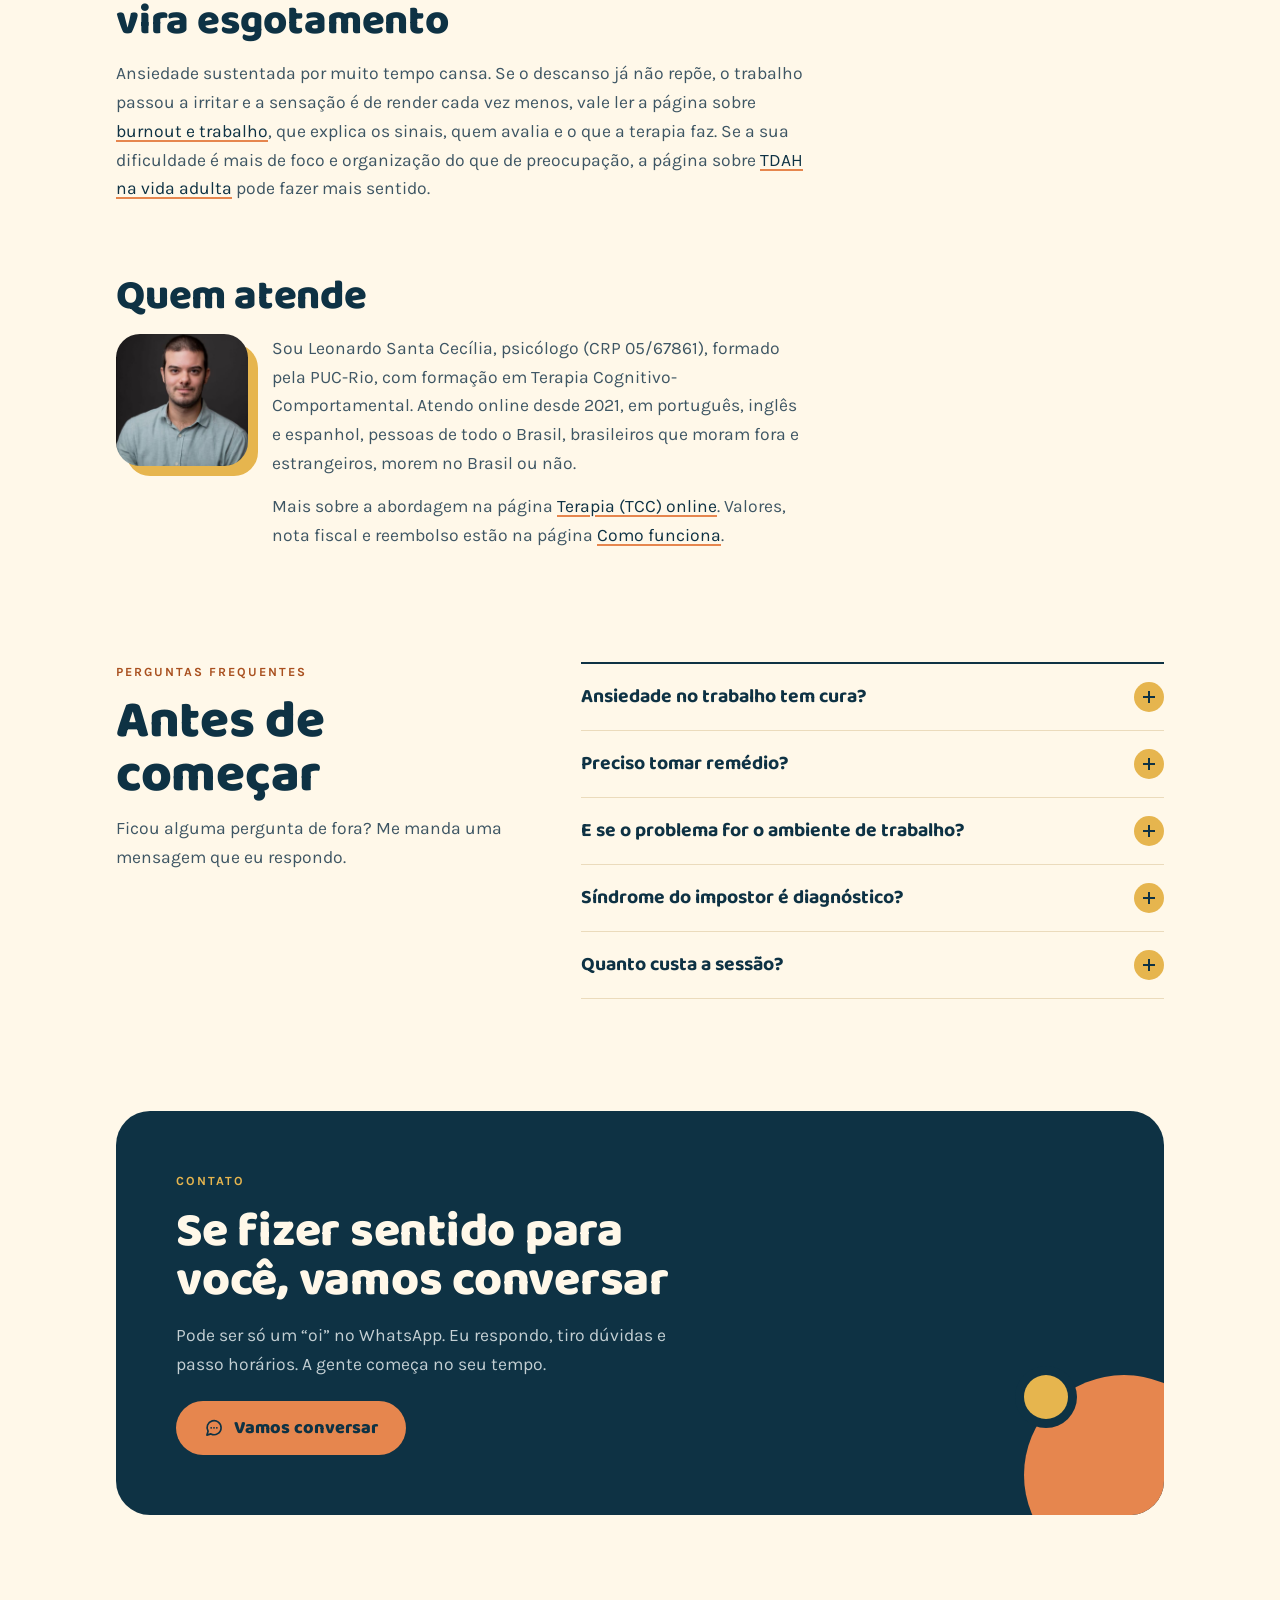
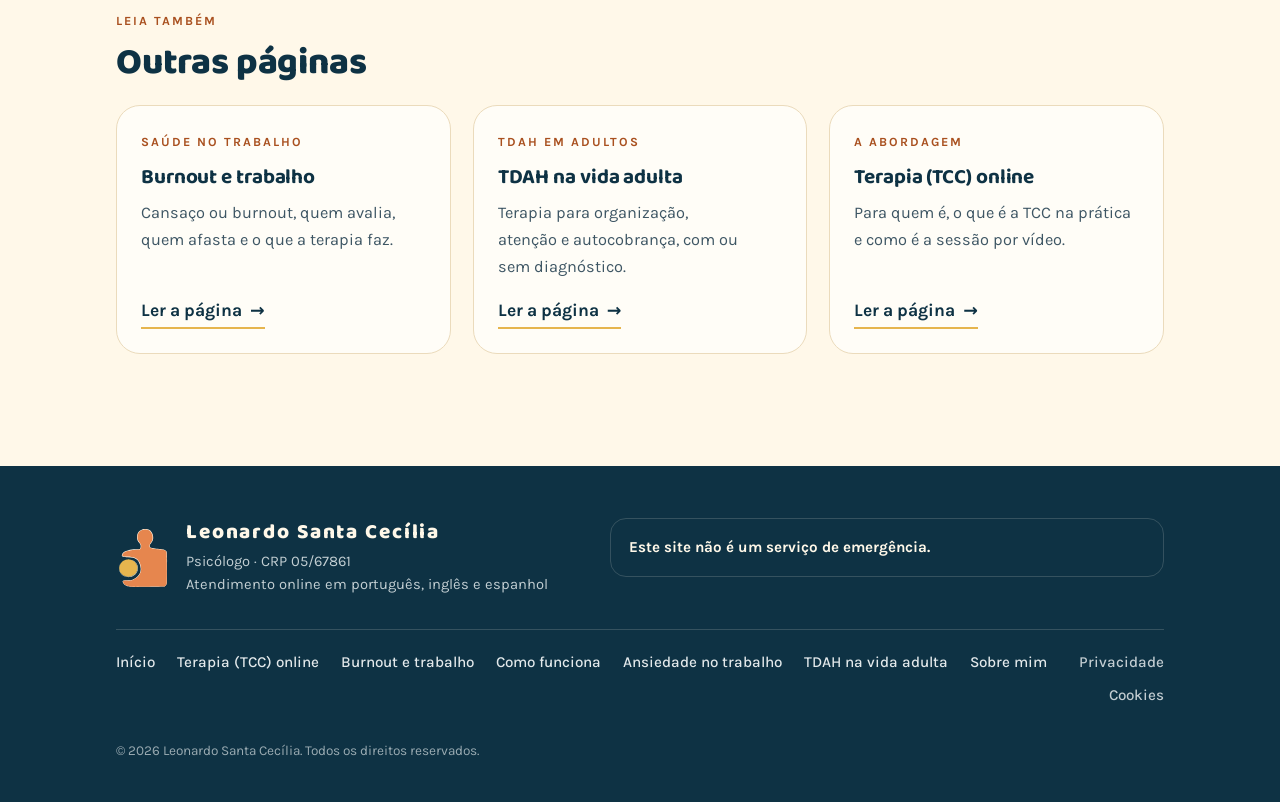
==== commit 4f4ec6c3: "TDAH: avaliação só na FAQ, sem seção nem destaque Decisão de 30/10: não anunciar a avaliação neurops" ====
--- a/ansiedade-trabalho/index.html
+++ b/ansiedade-trabalho/index.html
@@ -129,7 +129,7 @@
       <div class="who">
         <img src="../leonardo-retrato-560.jpg" width="560" height="700" loading="lazy" decoding="async" alt="Leonardo Santa Cecília, psicólogo">
         <div class="txt">
-          <p>Sou Leonardo Santa Cecília, psicólogo (CRP 05/67861), formado pela PUC-Rio, com formação em Terapia Cognitivo-Comportamental. Atendo online desde 2021, em português, inglês e espanhol, pessoas de todo o Brasil e brasileiros no exterior.</p>
+          <p>Sou Leonardo Santa Cecília, psicólogo (CRP 05/67861), formado pela PUC-Rio, com formação em Terapia Cognitivo-Comportamental. Atendo online desde 2021, em português, inglês e espanhol, pessoas de todo o Brasil, brasileiros que moram fora e estrangeiros, morem no Brasil ou não.</p>
           <p>Mais sobre a abordagem na página <a href="../tcc-online/">Terapia (TCC) online</a>. Valores, nota fiscal e reembolso estão na página <a href="../como-funciona/">Como funciona</a>.</p>
         </div>
       </div>
@@ -216,7 +216,7 @@
         <a class="path" href="../tdah-adulto/">
           <span class="label">TDAH em adultos</span>
           <h3>TDAH na vida adulta</h3>
-          <p>Terapia e organização, sem avaliação diagnóstica: quando cabe, eu encaminho.</p>
+          <p>Terapia para organização, atenção e autocobrança, com ou sem diagnóstico.</p>
           <span class="go">Ler a página <span aria-hidden="true">→</span></span>
         </a>
         <a class="path" href="../tcc-online/">
